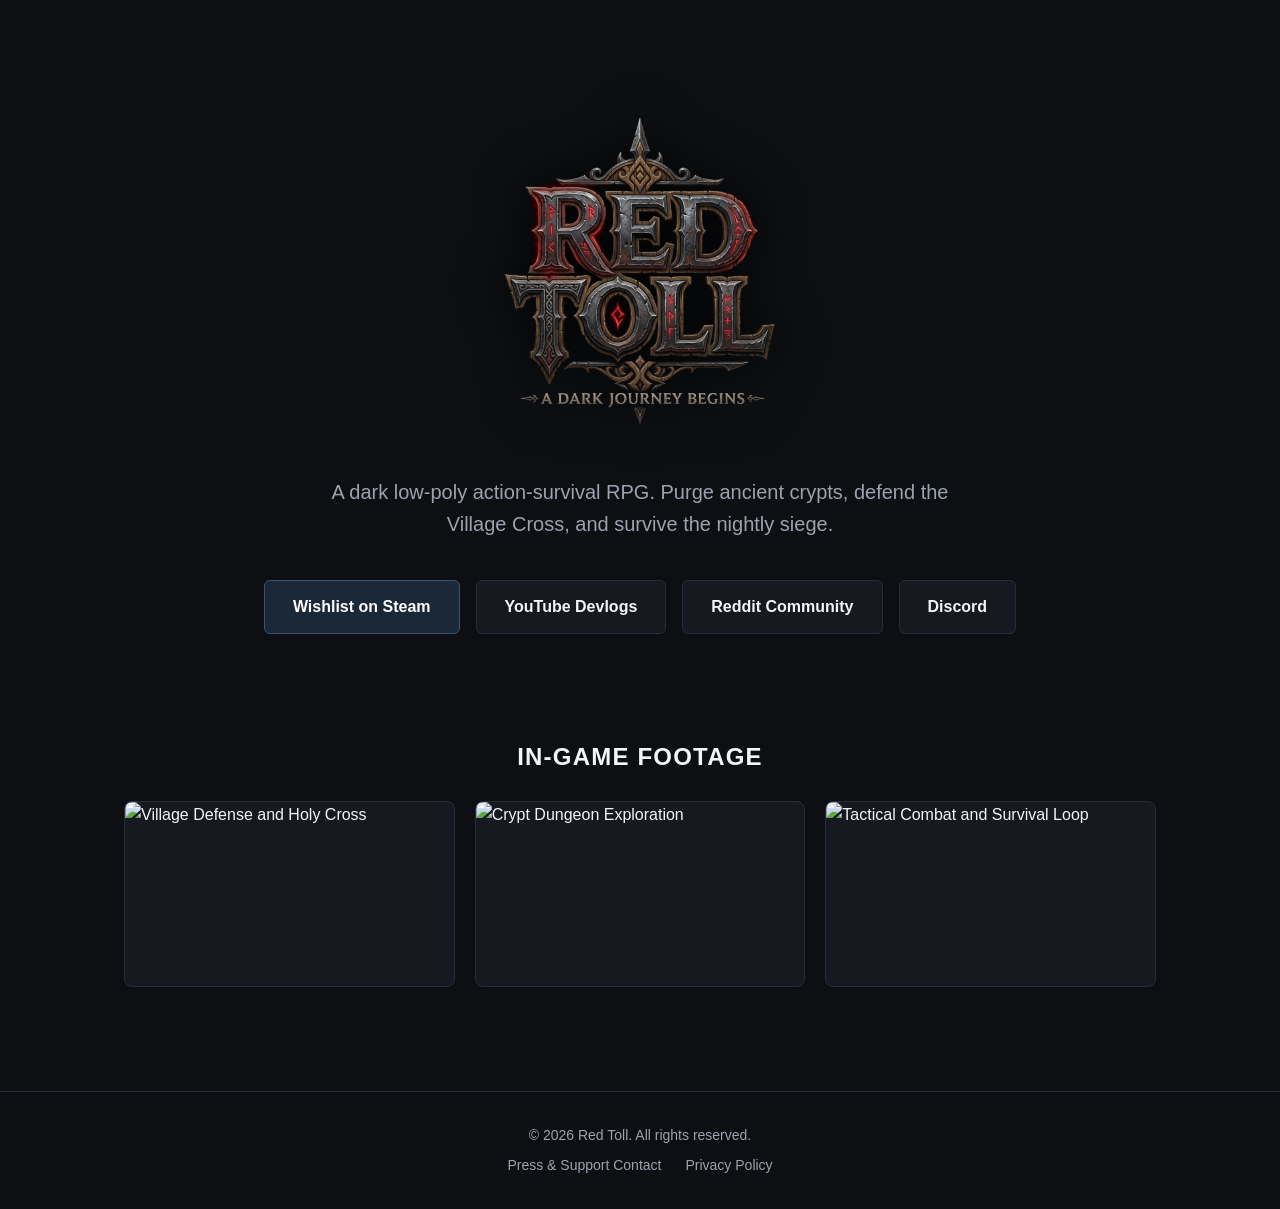
==== index.html @ 371c3fae "Add files via upload" ====
<!DOCTYPE html>
<html lang="en">
<head>
  <meta charset="UTF-8">
  <meta name="viewport" content="width=device-width, initial-scale=1.0">
  <title>Red Toll — Official Game Site</title>
  <meta name="description" content="Red Toll is a dark low-poly action-survival RPG featuring dungeon crawling, village defense, and brutal tactical combat.">
  <link rel="icon" type="image/png" href="images/icon.png">
  <style>
    :root {
      --bg-dark: #0d0f12;
      --card-bg: #161a20;
      --accent-red: #b91c1c;
      --accent-hover: #dc2626;
      --steam-blue: #1b2838;
      --steam-hover: #2a475e;
      --text-main: #f3f4f6;
      --text-muted: #9ca3af;
      --border-color: #272d37;
    }

    * {
      box-sizing: border-box;
      margin: 0;
      padding: 0;
    }

    body {
      font-family: -apple-system, BlinkMacSystemFont, "Segoe UI", Roboto, sans-serif;
      background-color: var(--bg-dark);
      color: var(--text-main);
      line-height: 1.6;
      display: flex;
      flex-direction: column;
      align-items: center;
      min-height: 100vh;
    }

    .container {
      width: 100%;
      max-width: 1080px;
      padding: 2.5rem 1.5rem;
    }

    .hero {
      text-align: center;
      padding: 4rem 1rem 3rem;
    }

    .game-logo {
      max-width: 340px;
      width: 100%;
      height: auto;
      margin-bottom: 1.5rem;
      filter: drop-shadow(0 0 25px rgba(0, 0, 0, 0.9));
    }

    .hero-tagline {
      font-size: 1.25rem;
      color: var(--text-muted);
      max-width: 620px;
      margin: 0 auto 2.5rem;
    }

    .cta-group {
      display: flex;
      flex-wrap: wrap;
      justify-content: center;
      gap: 1rem;
      margin-bottom: 3.5rem;
    }

    .btn {
      display: inline-flex;
      align-items: center;
      justify-content: center;
      padding: 0.85rem 1.75rem;
      font-size: 1rem;
      font-weight: 600;
      text-decoration: none;
      border-radius: 6px;
      transition: all 0.2s ease;
      cursor: pointer;
    }

    .btn-steam {
      background-color: var(--steam-blue);
      color: #fff;
      border: 1px solid #38536f;
    }

    .btn-steam:hover {
      background-color: var(--steam-hover);
      transform: translateY(-2px);
    }

    .btn-secondary {
      background-color: var(--card-bg);
      color: var(--text-main);
      border: 1px solid var(--border-color);
    }

    .btn-secondary:hover {
      border-color: var(--accent-red);
      color: #fff;
      transform: translateY(-2px);
    }

    .section-title {
      font-size: 1.5rem;
      text-align: center;
      margin-bottom: 1.5rem;
      color: var(--text-main);
      text-transform: uppercase;
      letter-spacing: 0.05em;
    }

    .gallery-grid {
      display: grid;
      grid-template-columns: repeat(auto-fit, minmax(300px, 1fr));
      gap: 1.25rem;
      margin-bottom: 4rem;
    }

    .screenshot-card {
      background: var(--card-bg);
      border: 1px solid var(--border-color);
      border-radius: 8px;
      overflow: hidden;
      aspect-ratio: 16 / 9;
    }

    .screenshot-card img {
      width: 100%;
      height: 100%;
      object-fit: cover;
      display: block;
      transition: transform 0.3s ease;
    }

    .screenshot-card:hover img {
      transform: scale(1.03);
    }

    footer {
      width: 100%;
      border-top: 1px solid var(--border-color);
      padding: 2rem 1.5rem;
      text-align: center;
      font-size: 0.875rem;
      color: var(--text-muted);
      margin-top: auto;
    }

    .footer-links {
      margin-top: 0.5rem;
      display: flex;
      justify-content: center;
      gap: 1.5rem;
    }

    .footer-links a {
      color: var(--text-muted);
      text-decoration: none;
    }

    .footer-links a:hover {
      color: var(--text-main);
    }
  </style>
</head>
<body>

  <div class="container">
    <header class="hero">
      <img src="images/red_toll_logo.png" alt="Red Toll Logo" class="game-logo">
      <p class="hero-tagline">A dark low-poly action-survival RPG. Purge ancient crypts, defend the Village Cross, and survive the nightly siege.</p>

      <div class="cta-group">
        <a href="https://store.steampowered.com" target="_blank" class="btn btn-steam">Wishlist on Steam</a>
        <a href="https://youtube.com" target="_blank" class="btn btn-secondary">YouTube Devlogs</a>
        <a href="https://reddit.com" target="_blank" class="btn btn-secondary">Reddit Community</a>
        <a href="https://discord.com" target="_blank" class="btn btn-secondary">Discord</a>
      </div>
    </header>

    <main>
      <h2 class="section-title">In-Game Footage</h2>
      <div class="gallery-grid">
        <div class="screenshot-card">
          <img src="images/screenshot1.jpg" alt="Village Defense and Holy Cross">
        </div>
        <div class="screenshot-card">
          <img src="images/screenshot2.jpg" alt="Crypt Dungeon Exploration">
        </div>
        <div class="screenshot-card">
          <img src="images/screenshot3.jpg" alt="Tactical Combat and Survival Loop">
        </div>
      </div>
    </main>
  </div>

  <footer>
    <p>&copy; 2026 Red Toll. All rights reserved.</p>
    <div class="footer-links">
      <a href="mailto:contact@theredtoll.com">Press & Support Contact</a>
      <a href="#">Privacy Policy</a>
    </div>
  </footer>

</body>
</html>
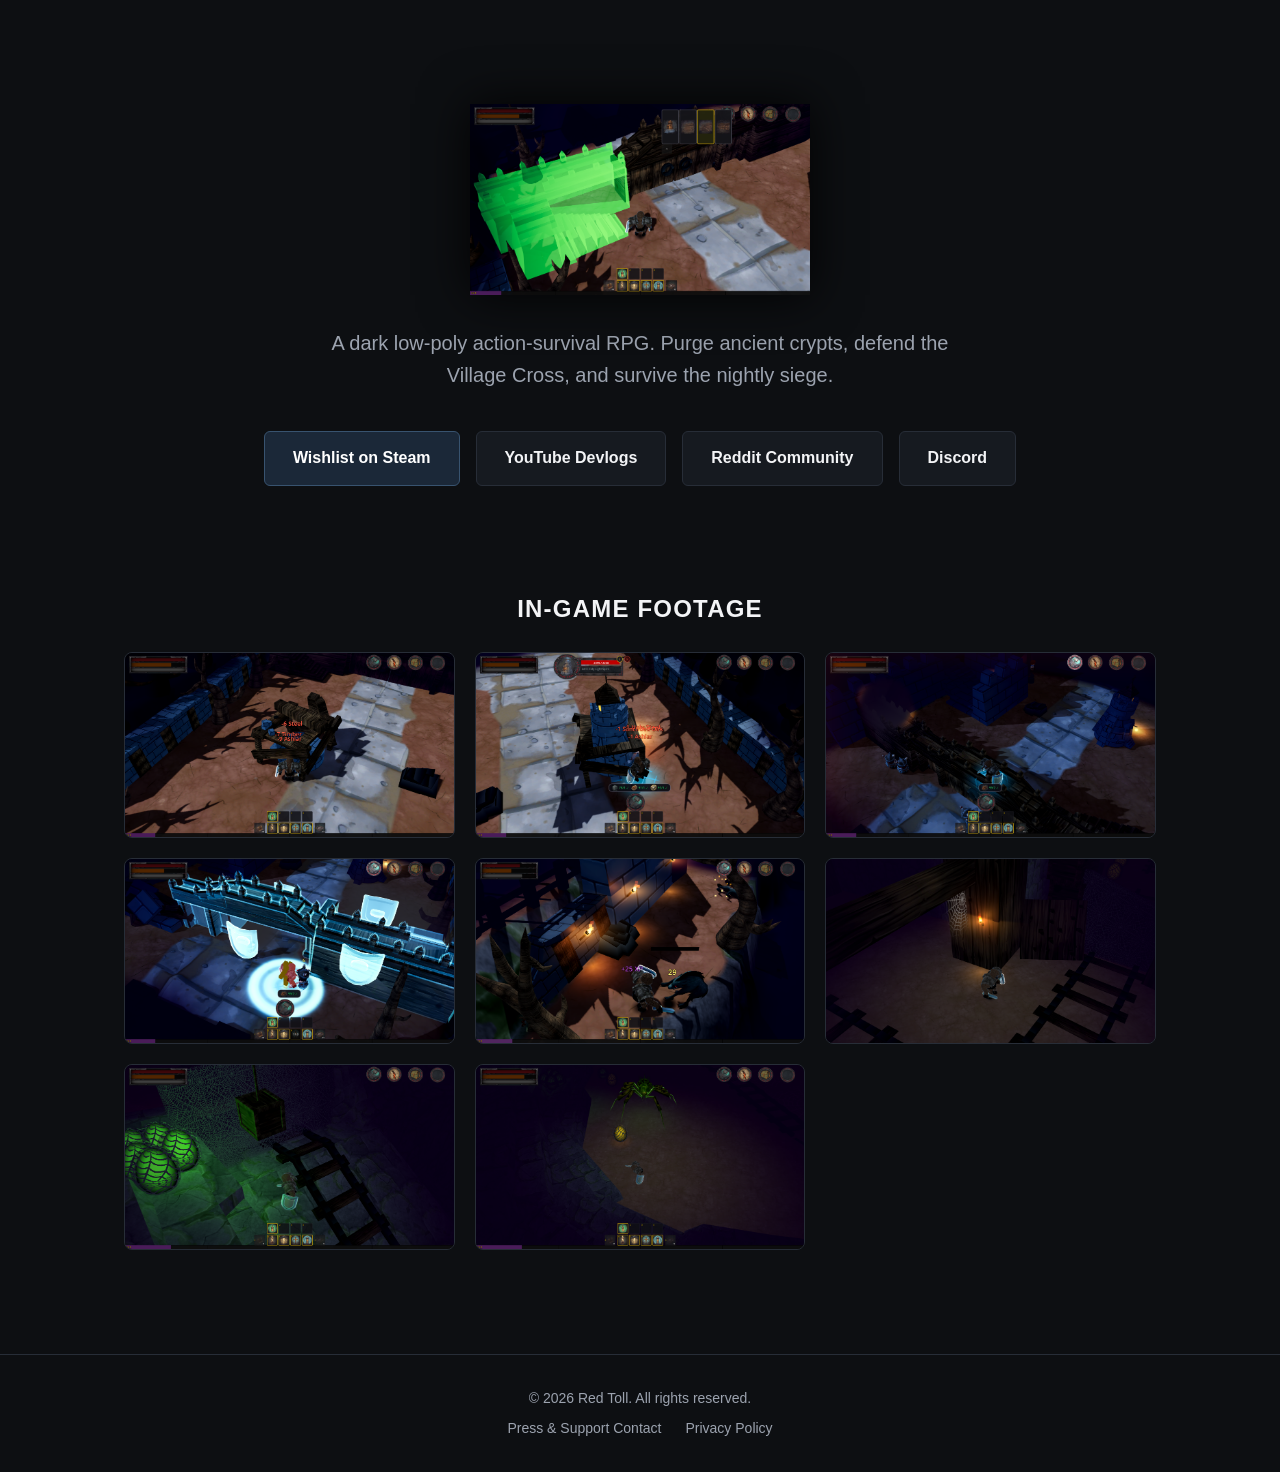
==== commit 95dd1cf6: "Change image paths in index.html Updated image sources for the game logo and screenshots." ====
--- a/index.html
+++ b/index.html
@@ -5,7 +5,7 @@
   <meta name="viewport" content="width=device-width, initial-scale=1.0">
   <title>Red Toll — Official Game Site</title>
   <meta name="description" content="Red Toll is a dark low-poly action-survival RPG featuring dungeon crawling, village defense, and brutal tactical combat.">
-  <link rel="icon" type="image/png" href="images/icon.png">
+  <link rel="icon" type="image/png" href="1.png">
   <style>
     :root {
       --bg-dark: #0d0f12;
@@ -173,7 +173,8 @@
 
   <div class="container">
     <header class="hero">
-      <img src="images/red_toll_logo.png" alt="Red Toll Logo" class="game-logo">
+      <!-- Logo remains pointed to the banner/mark you uploaded -->
+      <img src="1.png" alt="Red Toll Logo" class="game-logo">
       <p class="hero-tagline">A dark low-poly action-survival RPG. Purge ancient crypts, defend the Village Cross, and survive the nightly siege.</p>
 
       <div class="cta-group">
@@ -188,13 +189,28 @@
       <h2 class="section-title">In-Game Footage</h2>
       <div class="gallery-grid">
         <div class="screenshot-card">
-          <img src="images/screenshot1.jpg" alt="Village Defense and Holy Cross">
-        </div>
-        <div class="screenshot-card">
-          <img src="images/screenshot2.jpg" alt="Crypt Dungeon Exploration">
-        </div>
-        <div class="screenshot-card">
-          <img src="images/screenshot3.jpg" alt="Tactical Combat and Survival Loop">
+          <img src="2.png" alt="Red Toll In-Game Screenshot 2">
+        </div>
+        <div class="screenshot-card">
+          <img src="3.png" alt="Red Toll In-Game Screenshot 3">
+        </div>
+        <div class="screenshot-card">
+          <img src="4.png" alt="Red Toll In-Game Screenshot 4">
+        </div>
+        <div class="screenshot-card">
+          <img src="5.png" alt="Red Toll In-Game Screenshot 5">
+        </div>
+        <div class="screenshot-card">
+          <img src="6.png" alt="Red Toll In-Game Screenshot 6">
+        </div>
+        <div class="screenshot-card">
+          <img src="7.png" alt="Red Toll In-Game Screenshot 7">
+        </div>
+        <div class="screenshot-card">
+          <img src="8.png" alt="Red Toll In-Game Screenshot 8">
+        </div>
+        <div class="screenshot-card">
+          <img src="9.png" alt="Red Toll In-Game Screenshot 9">
         </div>
       </div>
     </main>
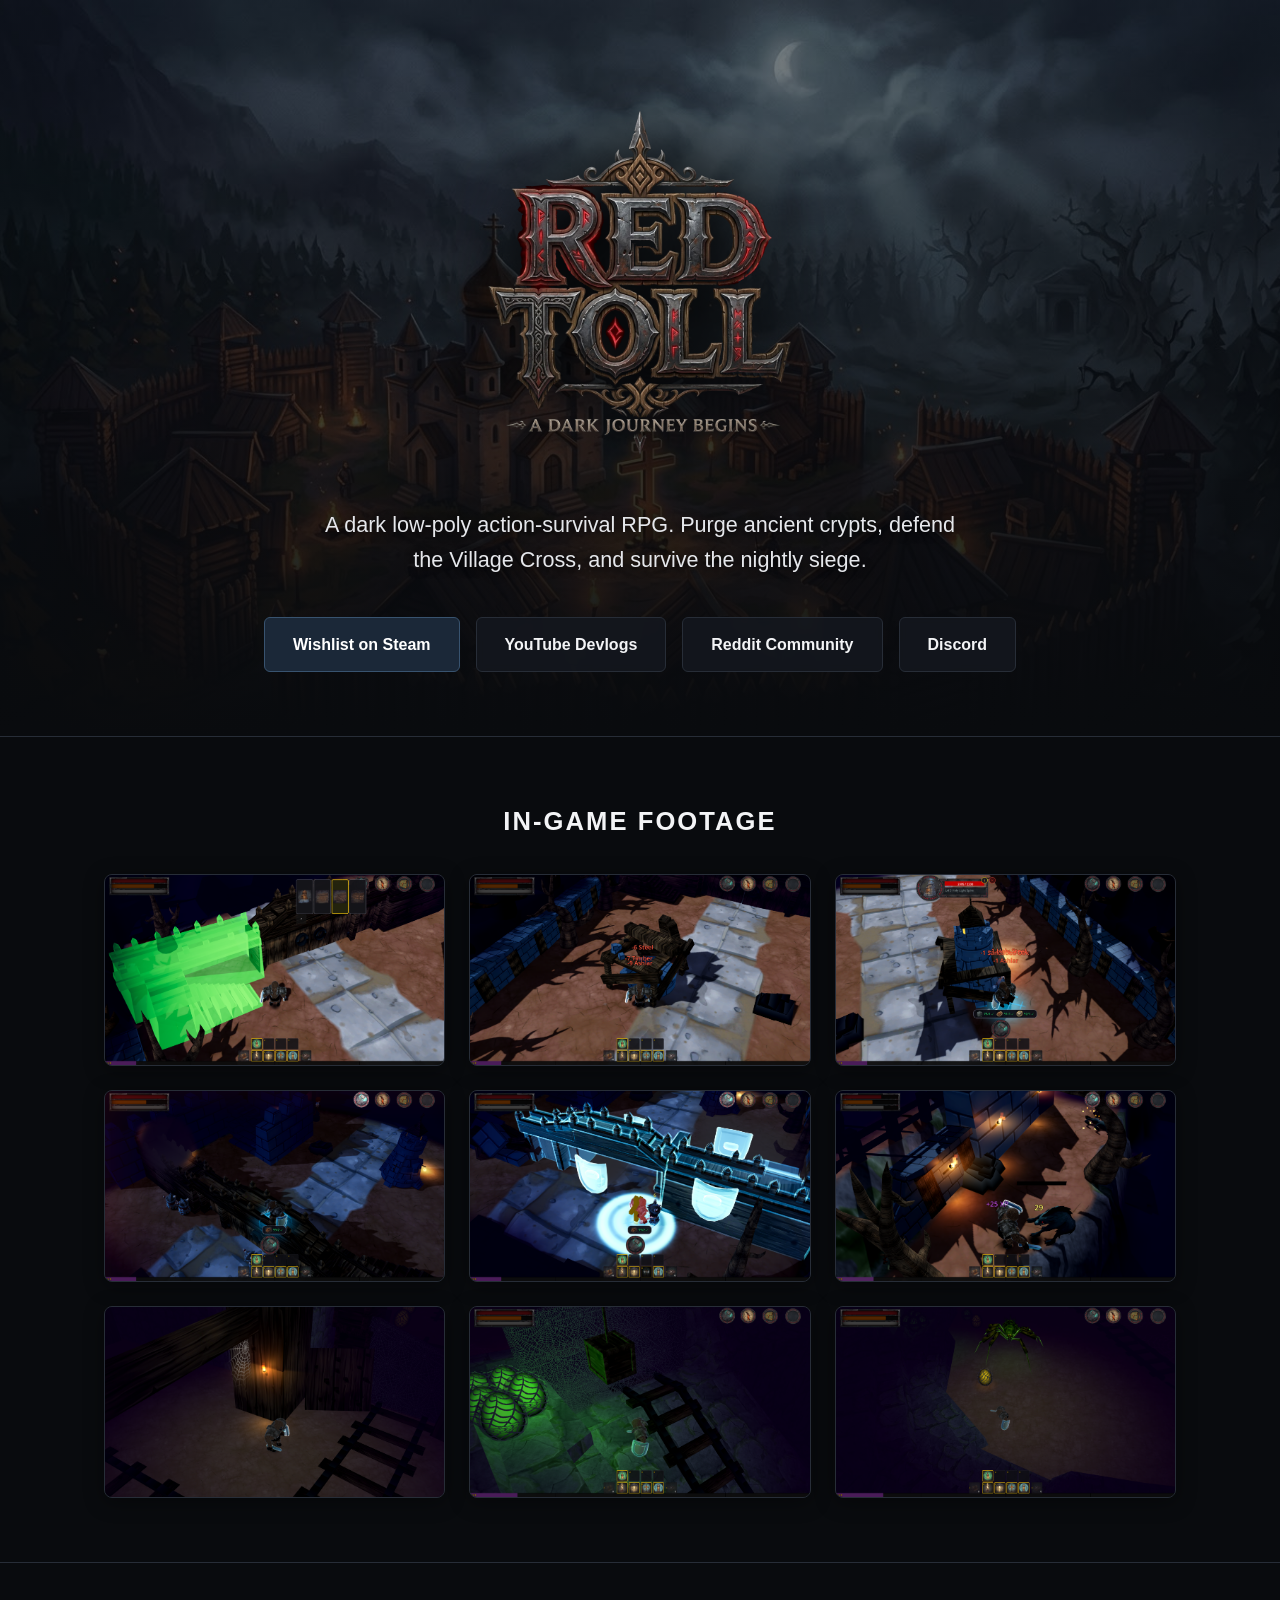
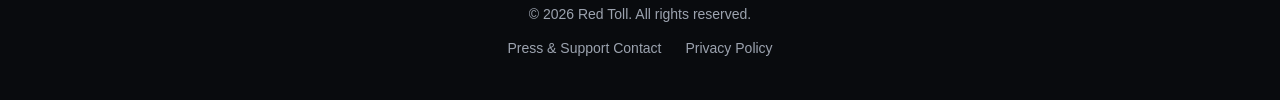
==== commit 067f147f: "Refactor index.html with updated styles and images Updated HTML structure and styles for the Red Tol" ====
--- a/index.html
+++ b/index.html
@@ -5,11 +5,11 @@
   <meta name="viewport" content="width=device-width, initial-scale=1.0">
   <title>Red Toll — Official Game Site</title>
   <meta name="description" content="Red Toll is a dark low-poly action-survival RPG featuring dungeon crawling, village defense, and brutal tactical combat.">
-  <link rel="icon" type="image/png" href="1.png">
+  <link rel="icon" type="image/png" href="images/icon.png">
   <style>
     :root {
-      --bg-dark: #0d0f12;
-      --card-bg: #161a20;
+      --bg-dark: #090b0e;
+      --card-bg: #14181f;
       --accent-red: #b91c1c;
       --accent-hover: #dc2626;
       --steam-blue: #1b2838;
@@ -36,30 +36,39 @@
       min-height: 100vh;
     }
 
-    .container {
-      width: 100%;
-      max-width: 1080px;
-      padding: 2.5rem 1.5rem;
-    }
-
-    .hero {
+    /* Hero section with the panoramic banner background */
+    .hero-wrapper {
+      width: 100%;
+      background: linear-gradient(rgba(9, 11, 14, 0.5), var(--bg-dark)), url('images/hero_banner.png') center/cover no-repeat;
+      display: flex;
+      justify-content: center;
+      border-bottom: 1px solid var(--border-color);
+      padding: 6rem 1.5rem 4rem;
+    }
+
+    .hero-content {
+      max-width: 800px;
       text-align: center;
-      padding: 4rem 1rem 3rem;
+      display: flex;
+      flex-direction: column;
+      align-items: center;
     }
 
     .game-logo {
-      max-width: 340px;
+      max-width: 380px;
       width: 100%;
       height: auto;
-      margin-bottom: 1.5rem;
-      filter: drop-shadow(0 0 25px rgba(0, 0, 0, 0.9));
+      margin-bottom: 2rem;
+      filter: drop-shadow(0 0 35px rgba(0, 0, 0, 0.95));
     }
 
     .hero-tagline {
-      font-size: 1.25rem;
-      color: var(--text-muted);
-      max-width: 620px;
-      margin: 0 auto 2.5rem;
+      font-size: 1.35rem;
+      font-weight: 500;
+      color: #e5e7eb;
+      max-width: 650px;
+      margin-bottom: 2.5rem;
+      text-shadow: 0 2px 10px rgba(0,0,0,0.8);
     }
 
     .cta-group {
@@ -67,7 +76,6 @@
       flex-wrap: wrap;
       justify-content: center;
       gap: 1rem;
-      margin-bottom: 3.5rem;
     }
 
     .btn {
@@ -95,9 +103,10 @@
     }
 
     .btn-secondary {
-      background-color: var(--card-bg);
+      background-color: rgba(20, 24, 31, 0.85);
       color: var(--text-main);
       border: 1px solid var(--border-color);
+      backdrop-filter: blur(4px);
     }
 
     .btn-secondary:hover {
@@ -106,20 +115,25 @@
       transform: translateY(-2px);
     }
 
+    .container {
+      width: 100%;
+      max-width: 1120px;
+      padding: 4rem 1.5rem;
+    }
+
     .section-title {
-      font-size: 1.5rem;
+      font-size: 1.6rem;
       text-align: center;
-      margin-bottom: 1.5rem;
+      margin-bottom: 2rem;
       color: var(--text-main);
       text-transform: uppercase;
-      letter-spacing: 0.05em;
+      letter-spacing: 0.08em;
     }
 
     .gallery-grid {
       display: grid;
-      grid-template-columns: repeat(auto-fit, minmax(300px, 1fr));
-      gap: 1.25rem;
-      margin-bottom: 4rem;
+      grid-template-columns: repeat(auto-fit, minmax(320px, 1fr));
+      gap: 1.5rem;
     }
 
     .screenshot-card {
@@ -128,6 +142,7 @@
       border-radius: 8px;
       overflow: hidden;
       aspect-ratio: 16 / 9;
+      box-shadow: 0 4px 20px rgba(0,0,0,0.4);
     }
 
     .screenshot-card img {
@@ -139,13 +154,13 @@
     }
 
     .screenshot-card:hover img {
-      transform: scale(1.03);
+      transform: scale(1.04);
     }
 
     footer {
       width: 100%;
       border-top: 1px solid var(--border-color);
-      padding: 2rem 1.5rem;
+      padding: 2.5rem 1.5rem;
       text-align: center;
       font-size: 0.875rem;
       color: var(--text-muted);
@@ -153,7 +168,7 @@
     }
 
     .footer-links {
-      margin-top: 0.5rem;
+      margin-top: 0.75rem;
       display: flex;
       justify-content: center;
       gap: 1.5rem;
@@ -171,10 +186,10 @@
 </head>
 <body>
 
-  <div class="container">
-    <header class="hero">
-      <!-- Logo remains pointed to the banner/mark you uploaded -->
-      <img src="1.png" alt="Red Toll Logo" class="game-logo">
+  <!-- Header with Banner Background and Centered Logo -->
+  <header class="hero-wrapper">
+    <div class="hero-content">
+      <img src="images/logo.png" alt="Red Toll Logo" class="game-logo">
       <p class="hero-tagline">A dark low-poly action-survival RPG. Purge ancient crypts, defend the Village Cross, and survive the nightly siege.</p>
 
       <div class="cta-group">
@@ -183,34 +198,39 @@
         <a href="https://reddit.com" target="_blank" class="btn btn-secondary">Reddit Community</a>
         <a href="https://discord.com" target="_blank" class="btn btn-secondary">Discord</a>
       </div>
-    </header>
-
+    </div>
+  </header>
+
+  <div class="container">
     <main>
       <h2 class="section-title">In-Game Footage</h2>
       <div class="gallery-grid">
         <div class="screenshot-card">
-          <img src="2.png" alt="Red Toll In-Game Screenshot 2">
-        </div>
-        <div class="screenshot-card">
-          <img src="3.png" alt="Red Toll In-Game Screenshot 3">
-        </div>
-        <div class="screenshot-card">
-          <img src="4.png" alt="Red Toll In-Game Screenshot 4">
-        </div>
-        <div class="screenshot-card">
-          <img src="5.png" alt="Red Toll In-Game Screenshot 5">
-        </div>
-        <div class="screenshot-card">
-          <img src="6.png" alt="Red Toll In-Game Screenshot 6">
-        </div>
-        <div class="screenshot-card">
-          <img src="7.png" alt="Red Toll In-Game Screenshot 7">
-        </div>
-        <div class="screenshot-card">
-          <img src="8.png" alt="Red Toll In-Game Screenshot 8">
-        </div>
-        <div class="screenshot-card">
-          <img src="9.png" alt="Red Toll In-Game Screenshot 9">
+          <img src="images/1.png" alt="Red Toll Gameplay 1">
+        </div>
+        <div class="screenshot-card">
+          <img src="images/2.png" alt="Red Toll Gameplay 2">
+        </div>
+        <div class="screenshot-card">
+          <img src="images/3.png" alt="Red Toll Gameplay 3">
+        </div>
+        <div class="screenshot-card">
+          <img src="images/4.png" alt="Red Toll Gameplay 4">
+        </div>
+        <div class="screenshot-card">
+          <img src="images/5.png" alt="Red Toll Gameplay 5">
+        </div>
+        <div class="screenshot-card">
+          <img src="images/6.png" alt="Red Toll Gameplay 6">
+        </div>
+        <div class="screenshot-card">
+          <img src="images/7.png" alt="Red Toll Gameplay 7">
+        </div>
+        <div class="screenshot-card">
+          <img src="images/8.png" alt="Red Toll Gameplay 8">
+        </div>
+        <div class="screenshot-card">
+          <img src="images/9.png" alt="Red Toll Gameplay 9">
         </div>
       </div>
     </main>
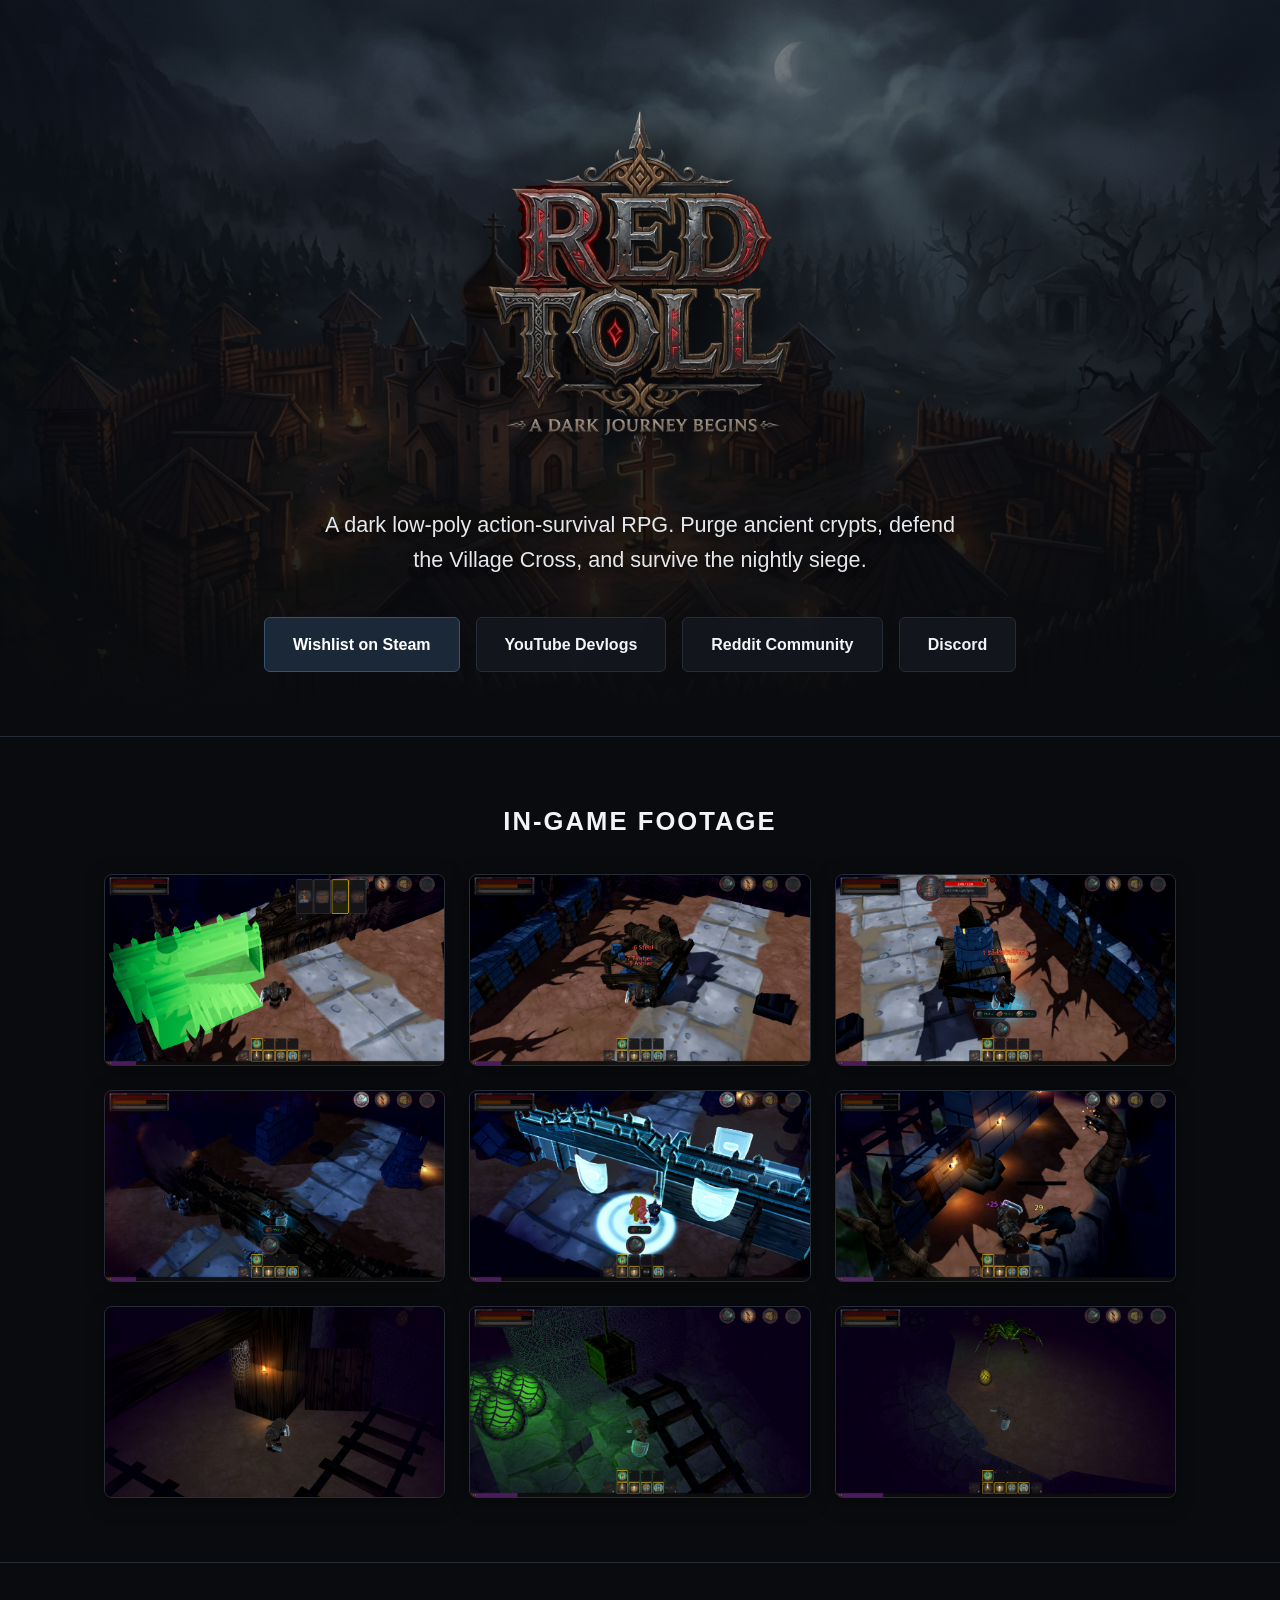
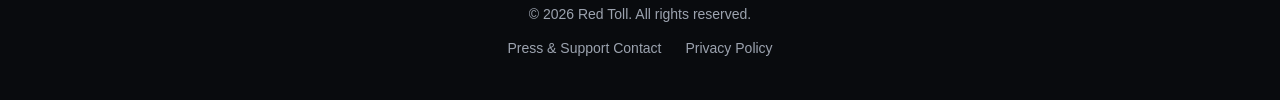
==== commit fe533113: "Implement lightbox for gallery images Added lightbox functionality for in-game screenshots and impro" ====
--- a/index.html
+++ b/index.html
@@ -36,7 +36,6 @@
       min-height: 100vh;
     }
 
-    /* Hero section with the panoramic banner background */
     .hero-wrapper {
       width: 100%;
       background: linear-gradient(rgba(9, 11, 14, 0.5), var(--bg-dark)), url('images/hero_banner.png') center/cover no-repeat;
@@ -143,6 +142,8 @@
       overflow: hidden;
       aspect-ratio: 16 / 9;
       box-shadow: 0 4px 20px rgba(0,0,0,0.4);
+      cursor: pointer;
+      position: relative;
     }
 
     .screenshot-card img {
@@ -150,11 +151,88 @@
       height: 100%;
       object-fit: cover;
       display: block;
-      transition: transform 0.3s ease;
+      transition: transform 0.3s ease, filter 0.3s ease;
     }
 
     .screenshot-card:hover img {
       transform: scale(1.04);
+      filter: brightness(1.1);
+    }
+
+    /* Lightbox Modal */
+    .lightbox-modal {
+      display: none;
+      position: fixed;
+      top: 0;
+      left: 0;
+      width: 100vw;
+      height: 100vh;
+      background: rgba(5, 7, 10, 0.92);
+      backdrop-filter: blur(10px);
+      z-index: 9999;
+      justify-content: center;
+      align-items: center;
+      opacity: 0;
+      transition: opacity 0.25s ease;
+    }
+
+    .lightbox-modal.active {
+      display: flex;
+      opacity: 1;
+    }
+
+    .lightbox-img-wrapper {
+      max-width: 88vw;
+      max-height: 85vh;
+      display: flex;
+      justify-content: center;
+      align-items: center;
+    }
+
+    .lightbox-img-wrapper img {
+      max-width: 100%;
+      max-height: 85vh;
+      border-radius: 8px;
+      box-shadow: 0 10px 40px rgba(0, 0, 0, 0.9);
+      border: 1px solid var(--border-color);
+      object-fit: contain;
+      user-select: none;
+    }
+
+    .lightbox-btn {
+      position: absolute;
+      background: rgba(20, 24, 31, 0.7);
+      border: 1px solid var(--border-color);
+      color: #fff;
+      font-size: 2rem;
+      width: 50px;
+      height: 50px;
+      display: flex;
+      align-items: center;
+      justify-content: center;
+      border-radius: 50%;
+      cursor: pointer;
+      transition: all 0.2s ease;
+      user-select: none;
+    }
+
+    .lightbox-btn:hover {
+      background: var(--accent-red);
+      border-color: var(--accent-hover);
+    }
+
+    .lightbox-close {
+      top: 25px;
+      right: 25px;
+      font-size: 1.5rem;
+    }
+
+    .lightbox-prev {
+      left: 30px;
+    }
+
+    .lightbox-next {
+      right: 30px;
     }
 
     footer {
@@ -186,7 +264,6 @@
 </head>
 <body>
 
-  <!-- Header with Banner Background and Centered Logo -->
   <header class="hero-wrapper">
     <div class="hero-content">
       <img src="images/logo.png" alt="Red Toll Logo" class="game-logo">
@@ -205,35 +282,45 @@
     <main>
       <h2 class="section-title">In-Game Footage</h2>
       <div class="gallery-grid">
-        <div class="screenshot-card">
+        <div class="screenshot-card" onclick="openLightbox(0)">
           <img src="images/1.png" alt="Red Toll Gameplay 1">
         </div>
-        <div class="screenshot-card">
+        <div class="screenshot-card" onclick="openLightbox(1)">
           <img src="images/2.png" alt="Red Toll Gameplay 2">
         </div>
-        <div class="screenshot-card">
+        <div class="screenshot-card" onclick="openLightbox(2)">
           <img src="images/3.png" alt="Red Toll Gameplay 3">
         </div>
-        <div class="screenshot-card">
+        <div class="screenshot-card" onclick="openLightbox(3)">
           <img src="images/4.png" alt="Red Toll Gameplay 4">
         </div>
-        <div class="screenshot-card">
+        <div class="screenshot-card" onclick="openLightbox(4)">
           <img src="images/5.png" alt="Red Toll Gameplay 5">
         </div>
-        <div class="screenshot-card">
+        <div class="screenshot-card" onclick="openLightbox(5)">
           <img src="images/6.png" alt="Red Toll Gameplay 6">
         </div>
-        <div class="screenshot-card">
+        <div class="screenshot-card" onclick="openLightbox(6)">
           <img src="images/7.png" alt="Red Toll Gameplay 7">
         </div>
-        <div class="screenshot-card">
+        <div class="screenshot-card" onclick="openLightbox(7)">
           <img src="images/8.png" alt="Red Toll Gameplay 8">
         </div>
-        <div class="screenshot-card">
+        <div class="screenshot-card" onclick="openLightbox(8)">
           <img src="images/9.png" alt="Red Toll Gameplay 9">
         </div>
       </div>
     </main>
+  </div>
+
+  <!-- Fullscreen Modal Container -->
+  <div id="lightbox" class="lightbox-modal" onclick="onBackdropClick(event)">
+    <button class="lightbox-btn lightbox-close" onclick="closeLightbox()">&times;</button>
+    <button class="lightbox-btn lightbox-prev" onclick="changeImage(-1)">&#10094;</button>
+    <div class="lightbox-img-wrapper">
+      <img id="lightbox-image" src="" alt="Fullscreen Screenshot">
+    </div>
+    <button class="lightbox-btn lightbox-next" onclick="changeImage(1)">&#10095;</button>
   </div>
 
   <footer>
@@ -244,5 +331,53 @@
     </div>
   </footer>
 
+  <script>
+    const images = [
+      'images/1.png',
+      'images/2.png',
+      'images/3.png',
+      'images/4.png',
+      'images/5.png',
+      'images/6.png',
+      'images/7.png',
+      'images/8.png',
+      'images/9.png'
+    ];
+
+    let currentIndex = 0;
+    const lightbox = document.getElementById('lightbox');
+    const lightboxImage = document.getElementById('lightbox-image');
+
+    function openLightbox(index) {
+      currentIndex = index;
+      lightboxImage.src = images[currentIndex];
+      lightbox.classList.add('active');
+      document.body.style.overflow = 'hidden';
+    }
+
+    function closeLightbox() {
+      lightbox.classList.remove('active');
+      document.body.style.overflow = 'auto';
+    }
+
+    function changeImage(step) {
+      currentIndex = (currentIndex + step + images.length) % images.length;
+      lightboxImage.src = images[currentIndex];
+    }
+
+    function onBackdropClick(e) {
+      if (e.target === lightbox || e.target.classList.contains('lightbox-img-wrapper')) {
+        closeLightbox();
+      }
+    }
+
+    document.addEventListener('keydown', function(e) {
+      if (!lightbox.classList.contains('active')) return;
+      if (e.key === 'Escape') closeLightbox();
+      if (e.key === 'ArrowLeft') changeImage(-1);
+      if (e.key === 'ArrowRight') changeImage(1);
+    });
+  </script>
+
 </body>
 </html>
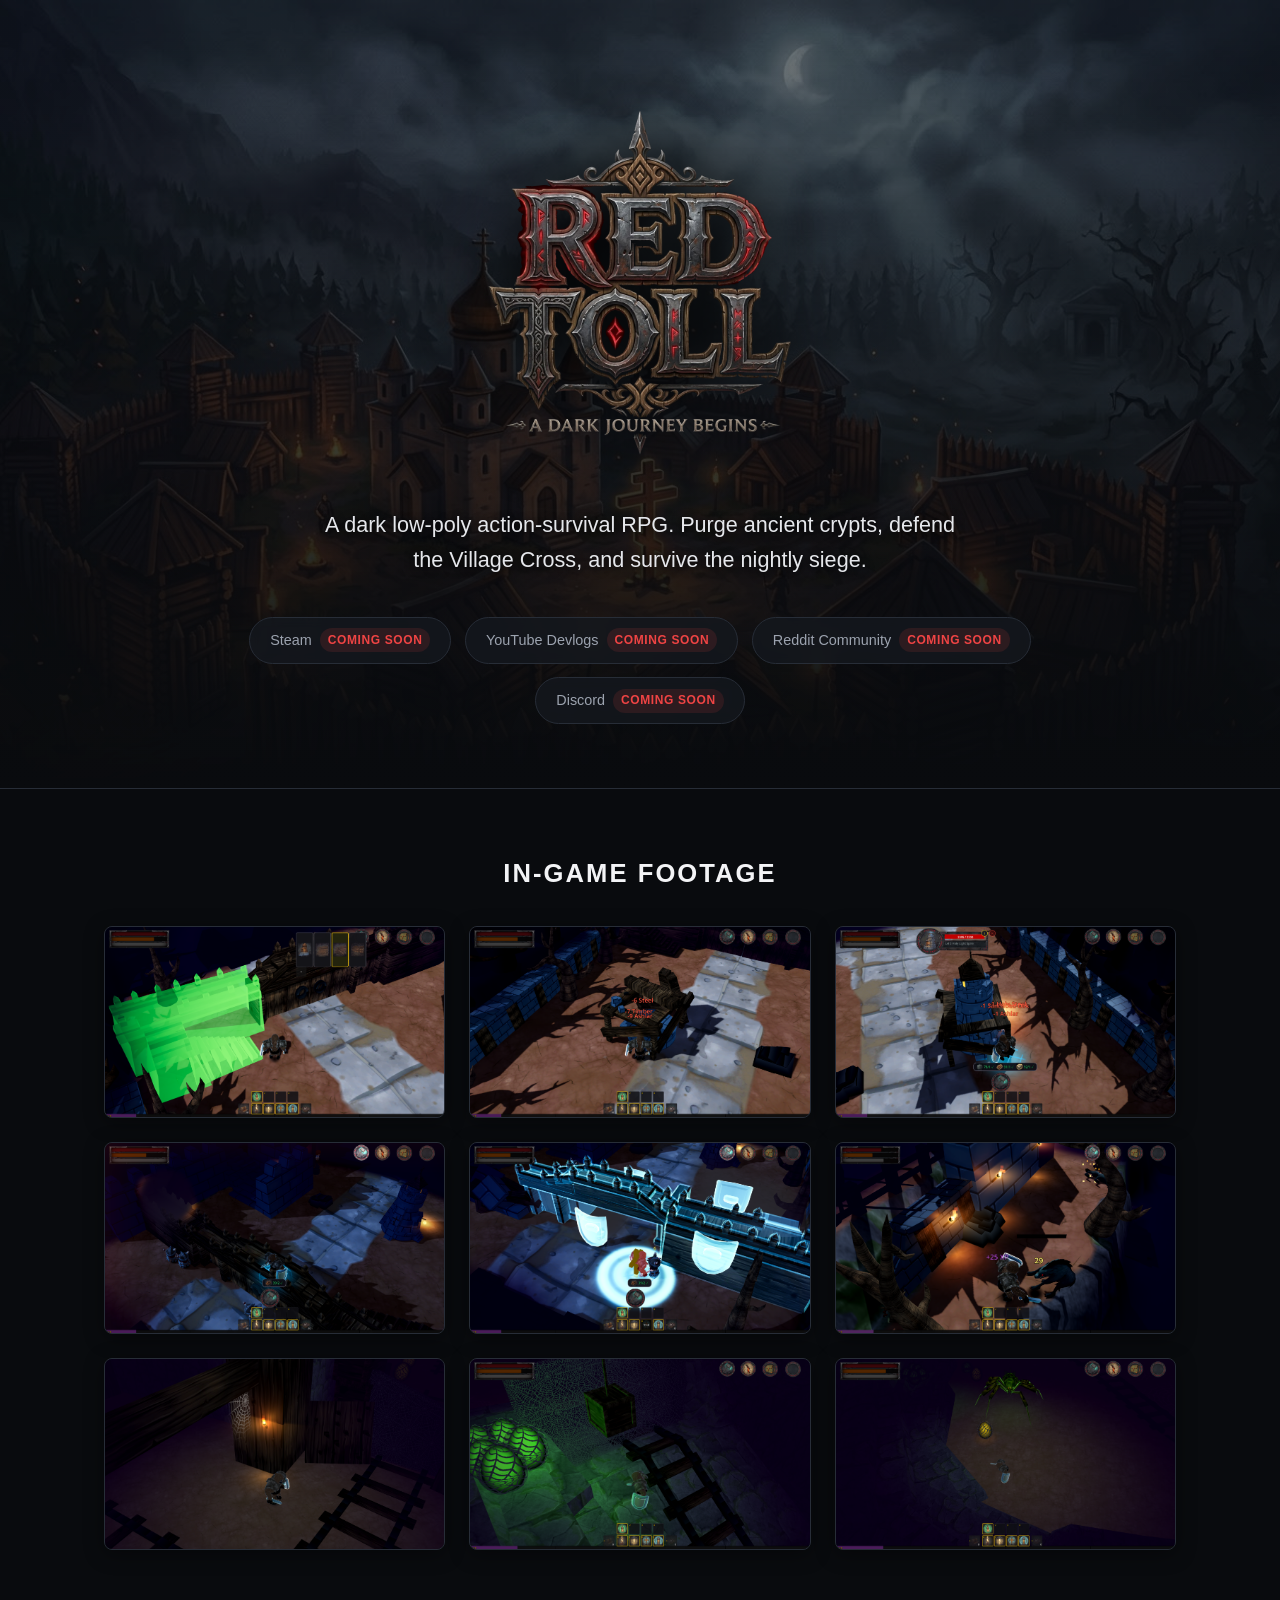
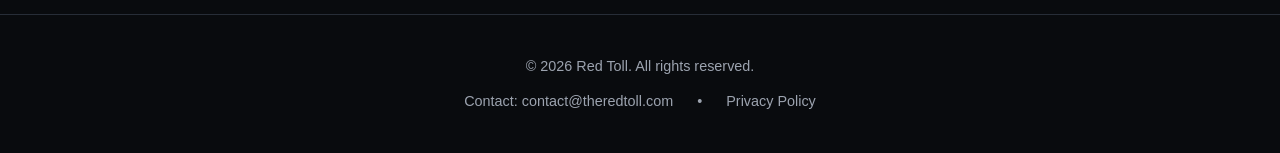
==== commit 49fd7e03: "Update index.html" ====
--- a/index.html
+++ b/index.html
@@ -12,8 +12,6 @@
       --card-bg: #14181f;
       --accent-red: #b91c1c;
       --accent-hover: #dc2626;
-      --steam-blue: #1b2838;
-      --steam-hover: #2a475e;
       --text-main: #f3f4f6;
       --text-muted: #9ca3af;
       --border-color: #272d37;
@@ -38,7 +36,7 @@
 
     .hero-wrapper {
       width: 100%;
-      background: linear-gradient(rgba(9, 11, 14, 0.5), var(--bg-dark)), url('images/hero_banner.png') center/cover no-repeat;
+      background: linear-gradient(rgba(9, 11, 14, 0.55), var(--bg-dark)), url('images/hero_banner.png') center/cover no-repeat;
       display: flex;
       justify-content: center;
       border-bottom: 1px solid var(--border-color);
@@ -67,51 +65,40 @@
       color: #e5e7eb;
       max-width: 650px;
       margin-bottom: 2.5rem;
-      text-shadow: 0 2px 10px rgba(0,0,0,0.8);
-    }
-
-    .cta-group {
+      text-shadow: 0 2px 10px rgba(0,0,0,0.85);
+    }
+
+    .badge-group {
       display: flex;
       flex-wrap: wrap;
       justify-content: center;
-      gap: 1rem;
-    }
-
-    .btn {
+      gap: 0.85rem;
+    }
+
+    .badge {
       display: inline-flex;
       align-items: center;
-      justify-content: center;
-      padding: 0.85rem 1.75rem;
-      font-size: 1rem;
+      gap: 0.5rem;
+      padding: 0.65rem 1.25rem;
+      font-size: 0.9rem;
+      font-weight: 500;
+      color: var(--text-muted);
+      background-color: rgba(20, 24, 31, 0.8);
+      border: 1px solid var(--border-color);
+      border-radius: 9999px;
+      backdrop-filter: blur(6px);
+      user-select: none;
+    }
+
+    .badge-tag {
+      font-size: 0.75rem;
+      text-transform: uppercase;
+      letter-spacing: 0.05em;
+      color: #ef4444;
+      background: rgba(239, 68, 68, 0.12);
+      padding: 0.15rem 0.5rem;
+      border-radius: 9999px;
       font-weight: 600;
-      text-decoration: none;
-      border-radius: 6px;
-      transition: all 0.2s ease;
-      cursor: pointer;
-    }
-
-    .btn-steam {
-      background-color: var(--steam-blue);
-      color: #fff;
-      border: 1px solid #38536f;
-    }
-
-    .btn-steam:hover {
-      background-color: var(--steam-hover);
-      transform: translateY(-2px);
-    }
-
-    .btn-secondary {
-      background-color: rgba(20, 24, 31, 0.85);
-      color: var(--text-main);
-      border: 1px solid var(--border-color);
-      backdrop-filter: blur(4px);
-    }
-
-    .btn-secondary:hover {
-      border-color: var(--accent-red);
-      color: #fff;
-      transform: translateY(-2px);
     }
 
     .container {
@@ -235,12 +222,72 @@
       right: 30px;
     }
 
+    /* Privacy Modal */
+    .privacy-modal {
+      display: none;
+      position: fixed;
+      top: 0;
+      left: 0;
+      width: 100vw;
+      height: 100vh;
+      background: rgba(5, 7, 10, 0.85);
+      backdrop-filter: blur(6px);
+      z-index: 10000;
+      justify-content: center;
+      align-items: center;
+      padding: 1.5rem;
+    }
+
+    .privacy-modal.active {
+      display: flex;
+    }
+
+    .privacy-box {
+      background: var(--card-bg);
+      border: 1px solid var(--border-color);
+      border-radius: 8px;
+      max-width: 560px;
+      width: 100%;
+      padding: 2rem;
+      position: relative;
+      box-shadow: 0 10px 30px rgba(0,0,0,0.7);
+    }
+
+    .privacy-box h3 {
+      font-size: 1.3rem;
+      margin-bottom: 1rem;
+      color: var(--text-main);
+    }
+
+    .privacy-box p {
+      font-size: 0.95rem;
+      color: var(--text-muted);
+      margin-bottom: 1rem;
+      line-height: 1.6;
+    }
+
+    .privacy-close-btn {
+      display: inline-block;
+      margin-top: 0.5rem;
+      padding: 0.5rem 1.25rem;
+      background: var(--accent-red);
+      color: #fff;
+      border: none;
+      border-radius: 4px;
+      cursor: pointer;
+      font-size: 0.9rem;
+    }
+
+    .privacy-close-btn:hover {
+      background: var(--accent-hover);
+    }
+
     footer {
       width: 100%;
       border-top: 1px solid var(--border-color);
       padding: 2.5rem 1.5rem;
       text-align: center;
-      font-size: 0.875rem;
+      font-size: 0.9rem;
       color: var(--text-muted);
       margin-top: auto;
     }
@@ -249,16 +296,24 @@
       margin-top: 0.75rem;
       display: flex;
       justify-content: center;
+      align-items: center;
       gap: 1.5rem;
+      flex-wrap: wrap;
     }
 
     .footer-links a {
       color: var(--text-muted);
       text-decoration: none;
+      transition: color 0.2s ease;
     }
 
     .footer-links a:hover {
       color: var(--text-main);
+    }
+
+    .contact-badge {
+      color: var(--text-main);
+      font-weight: 500;
     }
   </style>
 </head>
@@ -269,11 +324,11 @@
       <img src="images/logo.png" alt="Red Toll Logo" class="game-logo">
       <p class="hero-tagline">A dark low-poly action-survival RPG. Purge ancient crypts, defend the Village Cross, and survive the nightly siege.</p>
 
-      <div class="cta-group">
-        <a href="https://store.steampowered.com" target="_blank" class="btn btn-steam">Wishlist on Steam</a>
-        <a href="https://youtube.com" target="_blank" class="btn btn-secondary">YouTube Devlogs</a>
-        <a href="https://reddit.com" target="_blank" class="btn btn-secondary">Reddit Community</a>
-        <a href="https://discord.com" target="_blank" class="btn btn-secondary">Discord</a>
+      <div class="badge-group">
+        <div class="badge">Steam <span class="badge-tag">Coming Soon</span></div>
+        <div class="badge">YouTube Devlogs <span class="badge-tag">Coming Soon</span></div>
+        <div class="badge">Reddit Community <span class="badge-tag">Coming Soon</span></div>
+        <div class="badge">Discord <span class="badge-tag">Coming Soon</span></div>
       </div>
     </div>
   </header>
@@ -313,7 +368,7 @@
     </main>
   </div>
 
-  <!-- Fullscreen Modal Container -->
+  <!-- Fullscreen Screenshot Modal -->
   <div id="lightbox" class="lightbox-modal" onclick="onBackdropClick(event)">
     <button class="lightbox-btn lightbox-close" onclick="closeLightbox()">&times;</button>
     <button class="lightbox-btn lightbox-prev" onclick="changeImage(-1)">&#10094;</button>
@@ -323,11 +378,23 @@
     <button class="lightbox-btn lightbox-next" onclick="changeImage(1)">&#10095;</button>
   </div>
 
+  <!-- Privacy Policy Modal -->
+  <div id="privacy-modal" class="privacy-modal" onclick="onPrivacyBackdropClick(event)">
+    <div class="privacy-box">
+      <h3>Privacy Policy</h3>
+      <p>This website is an informational landing page for the indie game <strong>Red Toll</strong>.</p>
+      <p>We do not collect personal data, do not use tracking or advertising cookies, and do not store any personal user information on our servers.</p>
+      <p>If you contact us via email, your address is only used to reply to your inquiry.</p>
+      <button class="privacy-close-btn" onclick="closePrivacyModal()">Close</button>
+    </div>
+  </div>
+
   <footer>
     <p>&copy; 2026 Red Toll. All rights reserved.</p>
     <div class="footer-links">
-      <a href="mailto:contact@theredtoll.com">Press & Support Contact</a>
-      <a href="#">Privacy Policy</a>
+      <a href="mailto:contact@theredtoll.com" class="contact-badge">Contact: contact@theredtoll.com</a>
+      <span>&bull;</span>
+      <a href="javascript:void(0)" onclick="openPrivacyModal()">Privacy Policy</a>
     </div>
   </footer>
 
@@ -347,6 +414,7 @@
     let currentIndex = 0;
     const lightbox = document.getElementById('lightbox');
     const lightboxImage = document.getElementById('lightbox-image');
+    const privacyModal = document.getElementById('privacy-modal');
 
     function openLightbox(index) {
       currentIndex = index;
@@ -371,11 +439,31 @@
       }
     }
 
+    function openPrivacyModal() {
+      privacyModal.classList.add('active');
+      document.body.style.overflow = 'hidden';
+    }
+
+    function closePrivacyModal() {
+      privacyModal.classList.remove('active');
+      document.body.style.overflow = 'auto';
+    }
+
+    function onPrivacyBackdropClick(e) {
+      if (e.target === privacyModal) {
+        closePrivacyModal();
+      }
+    }
+
     document.addEventListener('keydown', function(e) {
-      if (!lightbox.classList.contains('active')) return;
-      if (e.key === 'Escape') closeLightbox();
-      if (e.key === 'ArrowLeft') changeImage(-1);
-      if (e.key === 'ArrowRight') changeImage(1);
+      if (e.key === 'Escape') {
+        closeLightbox();
+        closePrivacyModal();
+      }
+      if (lightbox.classList.contains('active')) {
+        if (e.key === 'ArrowLeft') changeImage(-1);
+        if (e.key === 'ArrowRight') changeImage(1);
+      }
     });
   </script>
 
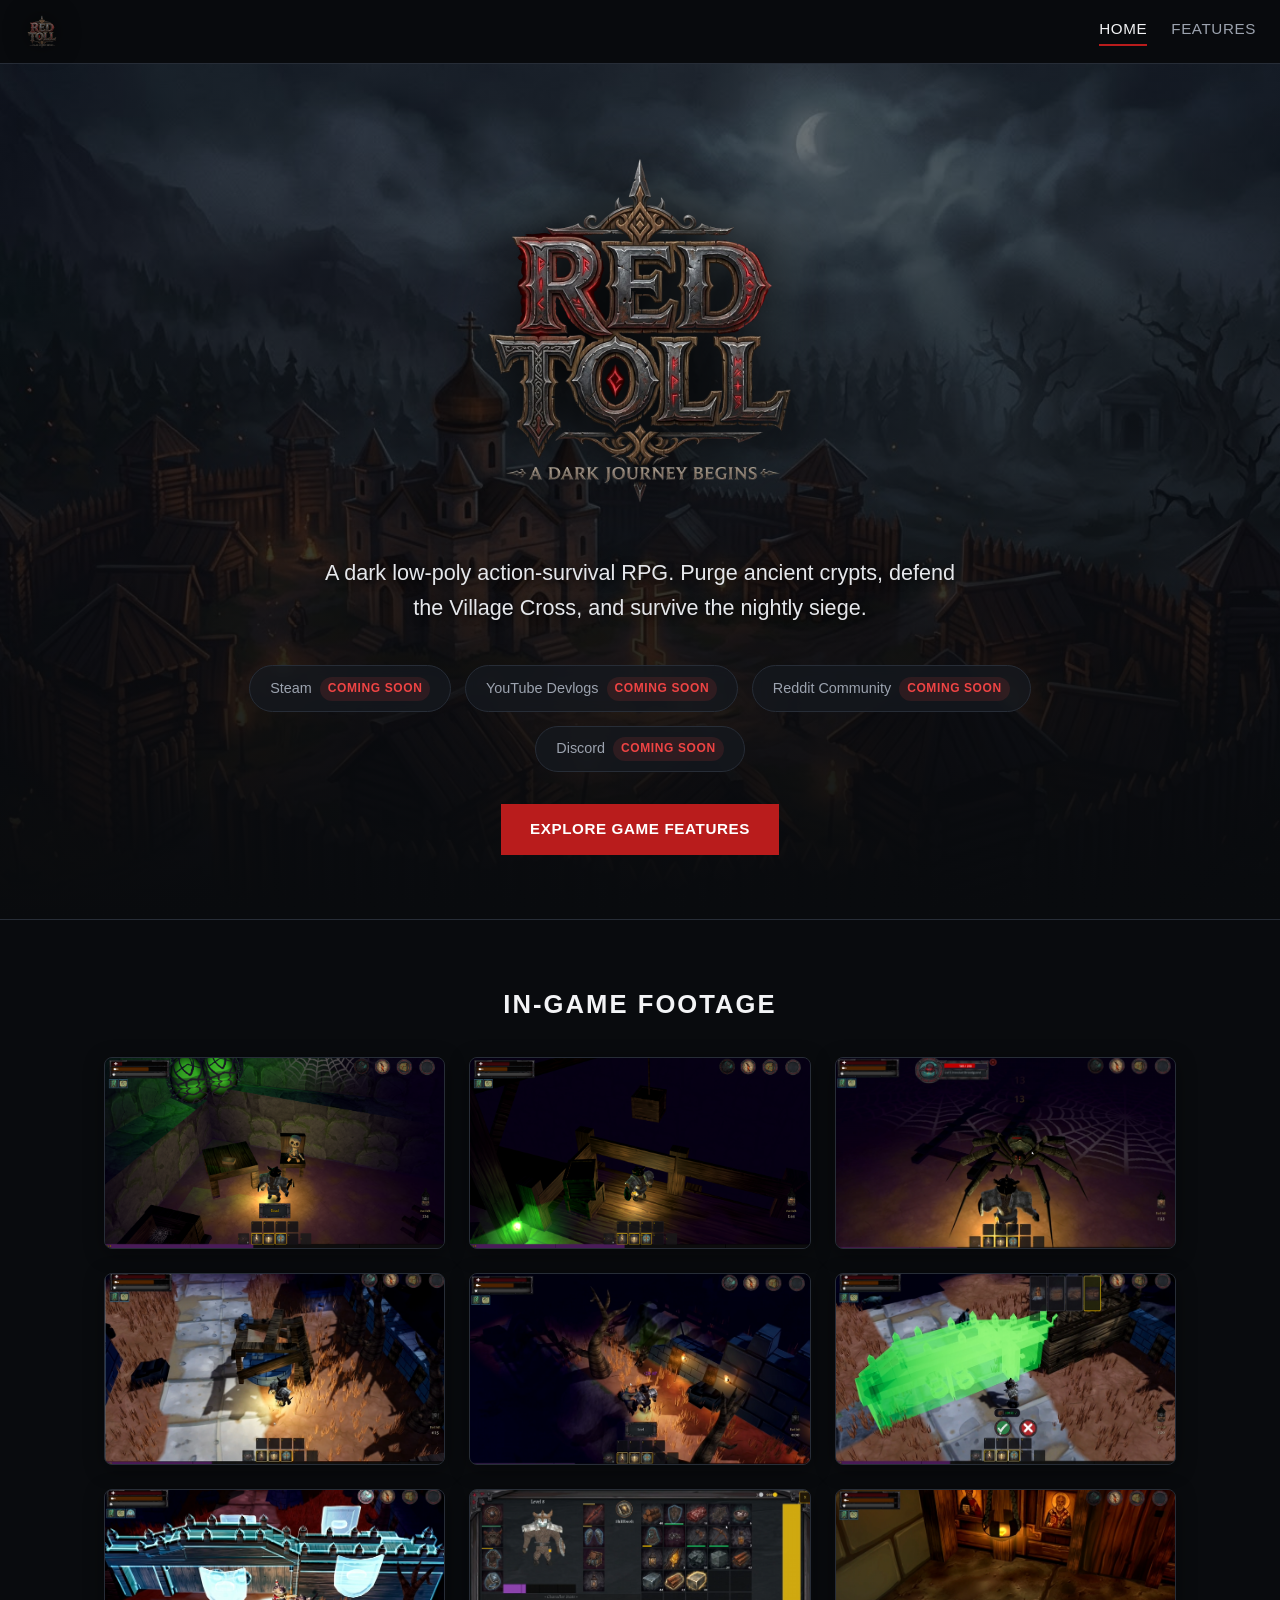
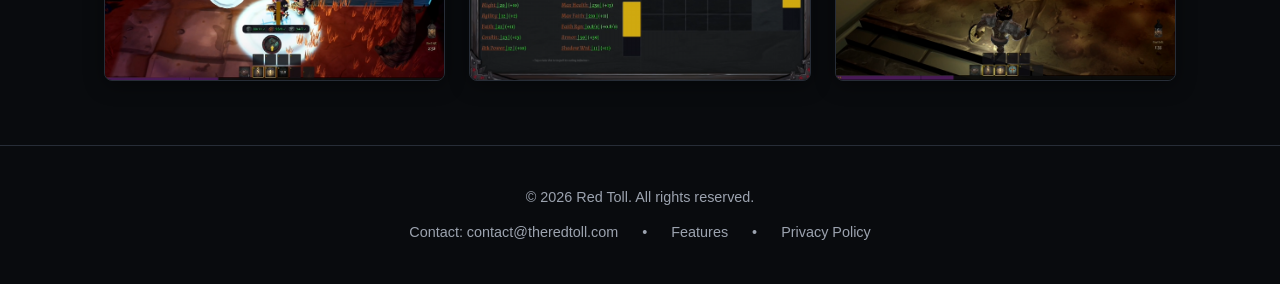
==== commit 8001319e: "Flatten site to Pages root and remove nested duplicates. Co-authored-by: Cursor <cursoragent@cursor." ====
--- a/index.html
+++ b/index.html
@@ -1,471 +1,106 @@
-<!DOCTYPE html>
-<html lang="en">
-<head>
-  <meta charset="UTF-8">
-  <meta name="viewport" content="width=device-width, initial-scale=1.0">
-  <title>Red Toll — Official Game Site</title>
-  <meta name="description" content="Red Toll is a dark low-poly action-survival RPG featuring dungeon crawling, village defense, and brutal tactical combat.">
-  <link rel="icon" type="image/png" href="images/icon.png">
-  <style>
-    :root {
-      --bg-dark: #090b0e;
-      --card-bg: #14181f;
-      --accent-red: #b91c1c;
-      --accent-hover: #dc2626;
-      --text-main: #f3f4f6;
-      --text-muted: #9ca3af;
-      --border-color: #272d37;
-    }
-
-    * {
-      box-sizing: border-box;
-      margin: 0;
-      padding: 0;
-    }
-
-    body {
-      font-family: -apple-system, BlinkMacSystemFont, "Segoe UI", Roboto, sans-serif;
-      background-color: var(--bg-dark);
-      color: var(--text-main);
-      line-height: 1.6;
-      display: flex;
-      flex-direction: column;
-      align-items: center;
-      min-height: 100vh;
-    }
-
-    .hero-wrapper {
-      width: 100%;
-      background: linear-gradient(rgba(9, 11, 14, 0.55), var(--bg-dark)), url('images/hero_banner.png') center/cover no-repeat;
-      display: flex;
-      justify-content: center;
-      border-bottom: 1px solid var(--border-color);
-      padding: 6rem 1.5rem 4rem;
-    }
-
-    .hero-content {
-      max-width: 800px;
-      text-align: center;
-      display: flex;
-      flex-direction: column;
-      align-items: center;
-    }
-
-    .game-logo {
-      max-width: 380px;
-      width: 100%;
-      height: auto;
-      margin-bottom: 2rem;
-      filter: drop-shadow(0 0 35px rgba(0, 0, 0, 0.95));
-    }
-
-    .hero-tagline {
-      font-size: 1.35rem;
-      font-weight: 500;
-      color: #e5e7eb;
-      max-width: 650px;
-      margin-bottom: 2.5rem;
-      text-shadow: 0 2px 10px rgba(0,0,0,0.85);
-    }
-
-    .badge-group {
-      display: flex;
-      flex-wrap: wrap;
-      justify-content: center;
-      gap: 0.85rem;
-    }
-
-    .badge {
-      display: inline-flex;
-      align-items: center;
-      gap: 0.5rem;
-      padding: 0.65rem 1.25rem;
-      font-size: 0.9rem;
-      font-weight: 500;
-      color: var(--text-muted);
-      background-color: rgba(20, 24, 31, 0.8);
-      border: 1px solid var(--border-color);
-      border-radius: 9999px;
-      backdrop-filter: blur(6px);
-      user-select: none;
-    }
-
-    .badge-tag {
-      font-size: 0.75rem;
-      text-transform: uppercase;
-      letter-spacing: 0.05em;
-      color: #ef4444;
-      background: rgba(239, 68, 68, 0.12);
-      padding: 0.15rem 0.5rem;
-      border-radius: 9999px;
-      font-weight: 600;
-    }
-
-    .container {
-      width: 100%;
-      max-width: 1120px;
-      padding: 4rem 1.5rem;
-    }
-
-    .section-title {
-      font-size: 1.6rem;
-      text-align: center;
-      margin-bottom: 2rem;
-      color: var(--text-main);
-      text-transform: uppercase;
-      letter-spacing: 0.08em;
-    }
-
-    .gallery-grid {
-      display: grid;
-      grid-template-columns: repeat(auto-fit, minmax(320px, 1fr));
-      gap: 1.5rem;
-    }
-
-    .screenshot-card {
-      background: var(--card-bg);
-      border: 1px solid var(--border-color);
-      border-radius: 8px;
-      overflow: hidden;
-      aspect-ratio: 16 / 9;
-      box-shadow: 0 4px 20px rgba(0,0,0,0.4);
-      cursor: pointer;
-      position: relative;
-    }
-
-    .screenshot-card img {
-      width: 100%;
-      height: 100%;
-      object-fit: cover;
-      display: block;
-      transition: transform 0.3s ease, filter 0.3s ease;
-    }
-
-    .screenshot-card:hover img {
-      transform: scale(1.04);
-      filter: brightness(1.1);
-    }
-
-    /* Lightbox Modal */
-    .lightbox-modal {
-      display: none;
-      position: fixed;
-      top: 0;
-      left: 0;
-      width: 100vw;
-      height: 100vh;
-      background: rgba(5, 7, 10, 0.92);
-      backdrop-filter: blur(10px);
-      z-index: 9999;
-      justify-content: center;
-      align-items: center;
-      opacity: 0;
-      transition: opacity 0.25s ease;
-    }
-
-    .lightbox-modal.active {
-      display: flex;
-      opacity: 1;
-    }
-
-    .lightbox-img-wrapper {
-      max-width: 88vw;
-      max-height: 85vh;
-      display: flex;
-      justify-content: center;
-      align-items: center;
-    }
-
-    .lightbox-img-wrapper img {
-      max-width: 100%;
-      max-height: 85vh;
-      border-radius: 8px;
-      box-shadow: 0 10px 40px rgba(0, 0, 0, 0.9);
-      border: 1px solid var(--border-color);
-      object-fit: contain;
-      user-select: none;
-    }
-
-    .lightbox-btn {
-      position: absolute;
-      background: rgba(20, 24, 31, 0.7);
-      border: 1px solid var(--border-color);
-      color: #fff;
-      font-size: 2rem;
-      width: 50px;
-      height: 50px;
-      display: flex;
-      align-items: center;
-      justify-content: center;
-      border-radius: 50%;
-      cursor: pointer;
-      transition: all 0.2s ease;
-      user-select: none;
-    }
-
-    .lightbox-btn:hover {
-      background: var(--accent-red);
-      border-color: var(--accent-hover);
-    }
-
-    .lightbox-close {
-      top: 25px;
-      right: 25px;
-      font-size: 1.5rem;
-    }
-
-    .lightbox-prev {
-      left: 30px;
-    }
-
-    .lightbox-next {
-      right: 30px;
-    }
-
-    /* Privacy Modal */
-    .privacy-modal {
-      display: none;
-      position: fixed;
-      top: 0;
-      left: 0;
-      width: 100vw;
-      height: 100vh;
-      background: rgba(5, 7, 10, 0.85);
-      backdrop-filter: blur(6px);
-      z-index: 10000;
-      justify-content: center;
-      align-items: center;
-      padding: 1.5rem;
-    }
-
-    .privacy-modal.active {
-      display: flex;
-    }
-
-    .privacy-box {
-      background: var(--card-bg);
-      border: 1px solid var(--border-color);
-      border-radius: 8px;
-      max-width: 560px;
-      width: 100%;
-      padding: 2rem;
-      position: relative;
-      box-shadow: 0 10px 30px rgba(0,0,0,0.7);
-    }
-
-    .privacy-box h3 {
-      font-size: 1.3rem;
-      margin-bottom: 1rem;
-      color: var(--text-main);
-    }
-
-    .privacy-box p {
-      font-size: 0.95rem;
-      color: var(--text-muted);
-      margin-bottom: 1rem;
-      line-height: 1.6;
-    }
-
-    .privacy-close-btn {
-      display: inline-block;
-      margin-top: 0.5rem;
-      padding: 0.5rem 1.25rem;
-      background: var(--accent-red);
-      color: #fff;
-      border: none;
-      border-radius: 4px;
-      cursor: pointer;
-      font-size: 0.9rem;
-    }
-
-    .privacy-close-btn:hover {
-      background: var(--accent-hover);
-    }
-
-    footer {
-      width: 100%;
-      border-top: 1px solid var(--border-color);
-      padding: 2.5rem 1.5rem;
-      text-align: center;
-      font-size: 0.9rem;
-      color: var(--text-muted);
-      margin-top: auto;
-    }
-
-    .footer-links {
-      margin-top: 0.75rem;
-      display: flex;
-      justify-content: center;
-      align-items: center;
-      gap: 1.5rem;
-      flex-wrap: wrap;
-    }
-
-    .footer-links a {
-      color: var(--text-muted);
-      text-decoration: none;
-      transition: color 0.2s ease;
-    }
-
-    .footer-links a:hover {
-      color: var(--text-main);
-    }
-
-    .contact-badge {
-      color: var(--text-main);
-      font-weight: 500;
-    }
-  </style>
-</head>
-<body>
-
-  <header class="hero-wrapper">
-    <div class="hero-content">
-      <img src="images/logo.png" alt="Red Toll Logo" class="game-logo">
-      <p class="hero-tagline">A dark low-poly action-survival RPG. Purge ancient crypts, defend the Village Cross, and survive the nightly siege.</p>
-
-      <div class="badge-group">
-        <div class="badge">Steam <span class="badge-tag">Coming Soon</span></div>
-        <div class="badge">YouTube Devlogs <span class="badge-tag">Coming Soon</span></div>
-        <div class="badge">Reddit Community <span class="badge-tag">Coming Soon</span></div>
-        <div class="badge">Discord <span class="badge-tag">Coming Soon</span></div>
-      </div>
-    </div>
-  </header>
-
-  <div class="container">
-    <main>
-      <h2 class="section-title">In-Game Footage</h2>
-      <div class="gallery-grid">
-        <div class="screenshot-card" onclick="openLightbox(0)">
-          <img src="images/1.png" alt="Red Toll Gameplay 1">
-        </div>
-        <div class="screenshot-card" onclick="openLightbox(1)">
-          <img src="images/2.png" alt="Red Toll Gameplay 2">
-        </div>
-        <div class="screenshot-card" onclick="openLightbox(2)">
-          <img src="images/3.png" alt="Red Toll Gameplay 3">
-        </div>
-        <div class="screenshot-card" onclick="openLightbox(3)">
-          <img src="images/4.png" alt="Red Toll Gameplay 4">
-        </div>
-        <div class="screenshot-card" onclick="openLightbox(4)">
-          <img src="images/5.png" alt="Red Toll Gameplay 5">
-        </div>
-        <div class="screenshot-card" onclick="openLightbox(5)">
-          <img src="images/6.png" alt="Red Toll Gameplay 6">
-        </div>
-        <div class="screenshot-card" onclick="openLightbox(6)">
-          <img src="images/7.png" alt="Red Toll Gameplay 7">
-        </div>
-        <div class="screenshot-card" onclick="openLightbox(7)">
-          <img src="images/8.png" alt="Red Toll Gameplay 8">
-        </div>
-        <div class="screenshot-card" onclick="openLightbox(8)">
-          <img src="images/9.png" alt="Red Toll Gameplay 9">
-        </div>
-      </div>
-    </main>
-  </div>
-
-  <!-- Fullscreen Screenshot Modal -->
-  <div id="lightbox" class="lightbox-modal" onclick="onBackdropClick(event)">
-    <button class="lightbox-btn lightbox-close" onclick="closeLightbox()">&times;</button>
-    <button class="lightbox-btn lightbox-prev" onclick="changeImage(-1)">&#10094;</button>
-    <div class="lightbox-img-wrapper">
-      <img id="lightbox-image" src="" alt="Fullscreen Screenshot">
-    </div>
-    <button class="lightbox-btn lightbox-next" onclick="changeImage(1)">&#10095;</button>
-  </div>
-
-  <!-- Privacy Policy Modal -->
-  <div id="privacy-modal" class="privacy-modal" onclick="onPrivacyBackdropClick(event)">
-    <div class="privacy-box">
-      <h3>Privacy Policy</h3>
-      <p>This website is an informational landing page for the indie game <strong>Red Toll</strong>.</p>
-      <p>We do not collect personal data, do not use tracking or advertising cookies, and do not store any personal user information on our servers.</p>
-      <p>If you contact us via email, your address is only used to reply to your inquiry.</p>
-      <button class="privacy-close-btn" onclick="closePrivacyModal()">Close</button>
-    </div>
-  </div>
-
-  <footer>
-    <p>&copy; 2026 Red Toll. All rights reserved.</p>
-    <div class="footer-links">
-      <a href="mailto:contact@theredtoll.com" class="contact-badge">Contact: contact@theredtoll.com</a>
-      <span>&bull;</span>
-      <a href="javascript:void(0)" onclick="openPrivacyModal()">Privacy Policy</a>
-    </div>
-  </footer>
-
-  <script>
-    const images = [
-      'images/1.png',
-      'images/2.png',
-      'images/3.png',
-      'images/4.png',
-      'images/5.png',
-      'images/6.png',
-      'images/7.png',
-      'images/8.png',
-      'images/9.png'
-    ];
-
-    let currentIndex = 0;
-    const lightbox = document.getElementById('lightbox');
-    const lightboxImage = document.getElementById('lightbox-image');
-    const privacyModal = document.getElementById('privacy-modal');
-
-    function openLightbox(index) {
-      currentIndex = index;
-      lightboxImage.src = images[currentIndex];
-      lightbox.classList.add('active');
-      document.body.style.overflow = 'hidden';
-    }
-
-    function closeLightbox() {
-      lightbox.classList.remove('active');
-      document.body.style.overflow = 'auto';
-    }
-
-    function changeImage(step) {
-      currentIndex = (currentIndex + step + images.length) % images.length;
-      lightboxImage.src = images[currentIndex];
-    }
-
-    function onBackdropClick(e) {
-      if (e.target === lightbox || e.target.classList.contains('lightbox-img-wrapper')) {
-        closeLightbox();
-      }
-    }
-
-    function openPrivacyModal() {
-      privacyModal.classList.add('active');
-      document.body.style.overflow = 'hidden';
-    }
-
-    function closePrivacyModal() {
-      privacyModal.classList.remove('active');
-      document.body.style.overflow = 'auto';
-    }
-
-    function onPrivacyBackdropClick(e) {
-      if (e.target === privacyModal) {
-        closePrivacyModal();
-      }
-    }
-
-    document.addEventListener('keydown', function(e) {
-      if (e.key === 'Escape') {
-        closeLightbox();
-        closePrivacyModal();
-      }
-      if (lightbox.classList.contains('active')) {
-        if (e.key === 'ArrowLeft') changeImage(-1);
-        if (e.key === 'ArrowRight') changeImage(1);
-      }
-    });
-  </script>
-
-</body>
-</html>
+<!DOCTYPE html>
+<html lang="en">
+<head>
+  <meta charset="UTF-8">
+  <meta name="viewport" content="width=device-width, initial-scale=1.0">
+  <title>Red Toll — Official Game Site</title>
+  <meta name="description" content="Red Toll is a dark low-poly action-survival RPG featuring dungeon crawling, village defense, and brutal tactical combat.">
+  <link rel="icon" type="image/png" href="images/icon.png">
+  <link rel="stylesheet" href="styles.css">
+</head>
+<body>
+
+  <nav class="site-nav">
+    <a href="index.html" class="nav-brand">
+      <img src="images/logo.png" alt="Red Toll" class="nav-logo">
+    </a>
+    <div class="nav-links">
+      <a href="index.html" class="nav-link active">Home</a>
+      <a href="features.html" class="nav-link">Features</a>
+    </div>
+  </nav>
+
+  <header class="hero-wrapper">
+    <div class="hero-content">
+      <img src="images/logo.png" alt="Red Toll Logo" class="game-logo">
+      <p class="hero-tagline">A dark low-poly action-survival RPG. Purge ancient crypts, defend the Village Cross, and survive the nightly siege.</p>
+
+      <div class="badge-group">
+        <div class="badge">Steam <span class="badge-tag">Coming Soon</span></div>
+        <div class="badge">YouTube Devlogs <span class="badge-tag">Coming Soon</span></div>
+        <div class="badge">Reddit Community <span class="badge-tag">Coming Soon</span></div>
+        <div class="badge">Discord <span class="badge-tag">Coming Soon</span></div>
+      </div>
+
+      <a href="features.html" class="cta-link">Explore Game Features</a>
+    </div>
+  </header>
+
+  <div class="container">
+    <main>
+      <h2 class="section-title">In-Game Footage</h2>
+      <div class="gallery-grid">
+        <div class="screenshot-card" onclick="openLightbox(0)">
+          <img src="images/1.png" alt="Red Toll Gameplay 1">
+        </div>
+        <div class="screenshot-card" onclick="openLightbox(1)">
+          <img src="images/2.png" alt="Red Toll Gameplay 2">
+        </div>
+        <div class="screenshot-card" onclick="openLightbox(2)">
+          <img src="images/3.png" alt="Red Toll Gameplay 3">
+        </div>
+        <div class="screenshot-card" onclick="openLightbox(3)">
+          <img src="images/4.png" alt="Red Toll Gameplay 4">
+        </div>
+        <div class="screenshot-card" onclick="openLightbox(4)">
+          <img src="images/5.png" alt="Red Toll Gameplay 5">
+        </div>
+        <div class="screenshot-card" onclick="openLightbox(5)">
+          <img src="images/6.png" alt="Red Toll Gameplay 6">
+        </div>
+        <div class="screenshot-card" onclick="openLightbox(6)">
+          <img src="images/7.png" alt="Red Toll Gameplay 7">
+        </div>
+        <div class="screenshot-card" onclick="openLightbox(7)">
+          <img src="images/8.png" alt="Red Toll Gameplay 8">
+        </div>
+        <div class="screenshot-card" onclick="openLightbox(8)">
+          <img src="images/9.png" alt="Red Toll Gameplay 9">
+        </div>
+      </div>
+    </main>
+  </div>
+
+  <div id="lightbox" class="lightbox-modal" onclick="onBackdropClick(event)">
+    <button class="lightbox-btn lightbox-close" onclick="closeLightbox()" aria-label="Close">&times;</button>
+    <button class="lightbox-btn lightbox-prev" onclick="changeImage(-1)" aria-label="Previous">&#10094;</button>
+    <div class="lightbox-img-wrapper">
+      <img id="lightbox-image" src="" alt="Fullscreen Screenshot">
+    </div>
+    <button class="lightbox-btn lightbox-next" onclick="changeImage(1)" aria-label="Next">&#10095;</button>
+  </div>
+
+  <div id="privacy-modal" class="privacy-modal" onclick="onPrivacyBackdropClick(event)">
+    <div class="privacy-box">
+      <h3>Privacy Policy</h3>
+      <p>This website is an informational landing page for the indie game <strong>Red Toll</strong>.</p>
+      <p>We do not collect personal data, do not use tracking or advertising cookies, and do not store any personal user information on our servers.</p>
+      <p>If you contact us via email, your address is only used to reply to your inquiry.</p>
+      <button class="privacy-close-btn" onclick="closePrivacyModal()">Close</button>
+    </div>
+  </div>
+
+  <footer>
+    <p>&copy; 2026 Red Toll. All rights reserved.</p>
+    <div class="footer-links">
+      <a href="mailto:contact@theredtoll.com" class="contact-badge">Contact: contact@theredtoll.com</a>
+      <span>&bull;</span>
+      <a href="features.html">Features</a>
+      <span>&bull;</span>
+      <a href="javascript:void(0)" onclick="openPrivacyModal()">Privacy Policy</a>
+    </div>
+  </footer>
+
+  <script src="site.js"></script>
+</body>
+</html>
--- a/styles.css
+++ b/styles.css
@@ -0,0 +1,591 @@
+:root {
+  --bg-dark: #090b0e;
+  --card-bg: #14181f;
+  --accent-red: #b91c1c;
+  --accent-hover: #dc2626;
+  --text-main: #f3f4f6;
+  --text-muted: #9ca3af;
+  --border-color: #272d37;
+}
+
+* {
+  box-sizing: border-box;
+  margin: 0;
+  padding: 0;
+}
+
+html {
+  scroll-behavior: smooth;
+}
+
+body {
+  font-family: -apple-system, BlinkMacSystemFont, "Segoe UI", Roboto, sans-serif;
+  background-color: var(--bg-dark);
+  color: var(--text-main);
+  line-height: 1.6;
+  display: flex;
+  flex-direction: column;
+  align-items: center;
+  min-height: 100vh;
+}
+
+/* —— Shared nav —— */
+.site-nav {
+  width: 100%;
+  display: flex;
+  align-items: center;
+  justify-content: space-between;
+  padding: 0.85rem 1.5rem;
+  border-bottom: 1px solid var(--border-color);
+  background: rgba(9, 11, 14, 0.92);
+  position: sticky;
+  top: 0;
+  z-index: 100;
+  backdrop-filter: blur(8px);
+}
+
+.nav-brand {
+  display: flex;
+  align-items: center;
+  text-decoration: none;
+}
+
+.nav-logo {
+  height: 36px;
+  width: auto;
+  filter: drop-shadow(0 0 12px rgba(0, 0, 0, 0.8));
+}
+
+.nav-links {
+  display: flex;
+  gap: 1.5rem;
+}
+
+.nav-link {
+  color: var(--text-muted);
+  text-decoration: none;
+  font-size: 0.95rem;
+  font-weight: 500;
+  letter-spacing: 0.04em;
+  text-transform: uppercase;
+  transition: color 0.2s ease;
+  border-bottom: 2px solid transparent;
+  padding-bottom: 0.15rem;
+}
+
+.nav-link:hover {
+  color: var(--text-main);
+}
+
+.nav-link.active {
+  color: var(--text-main);
+  border-bottom-color: var(--accent-red);
+}
+
+/* —— Home hero —— */
+.hero-wrapper {
+  width: 100%;
+  background: linear-gradient(rgba(9, 11, 14, 0.55), var(--bg-dark)), url('images/hero_banner.png') center/cover no-repeat;
+  display: flex;
+  justify-content: center;
+  border-bottom: 1px solid var(--border-color);
+  padding: 5rem 1.5rem 4rem;
+}
+
+.hero-content {
+  max-width: 800px;
+  text-align: center;
+  display: flex;
+  flex-direction: column;
+  align-items: center;
+}
+
+.game-logo {
+  max-width: 380px;
+  width: 100%;
+  height: auto;
+  margin-bottom: 2rem;
+  filter: drop-shadow(0 0 35px rgba(0, 0, 0, 0.95));
+}
+
+.hero-tagline {
+  font-size: 1.35rem;
+  font-weight: 500;
+  color: #e5e7eb;
+  max-width: 650px;
+  margin-bottom: 2.5rem;
+  text-shadow: 0 2px 10px rgba(0, 0, 0, 0.85);
+}
+
+.badge-group {
+  display: flex;
+  flex-wrap: wrap;
+  justify-content: center;
+  gap: 0.85rem;
+}
+
+.badge {
+  display: inline-flex;
+  align-items: center;
+  gap: 0.5rem;
+  padding: 0.65rem 1.25rem;
+  font-size: 0.9rem;
+  font-weight: 500;
+  color: var(--text-muted);
+  background-color: rgba(20, 24, 31, 0.8);
+  border: 1px solid var(--border-color);
+  border-radius: 9999px;
+  backdrop-filter: blur(6px);
+  user-select: none;
+}
+
+.badge-tag {
+  font-size: 0.75rem;
+  text-transform: uppercase;
+  letter-spacing: 0.05em;
+  color: #ef4444;
+  background: rgba(239, 68, 68, 0.12);
+  padding: 0.15rem 0.5rem;
+  border-radius: 9999px;
+  font-weight: 600;
+}
+
+.cta-link {
+  margin-top: 2rem;
+  display: inline-block;
+  padding: 0.75rem 1.75rem;
+  background: var(--accent-red);
+  color: #fff;
+  text-decoration: none;
+  font-weight: 600;
+  font-size: 0.95rem;
+  letter-spacing: 0.04em;
+  text-transform: uppercase;
+  border: 1px solid transparent;
+  transition: background 0.2s ease;
+}
+
+.cta-link:hover {
+  background: var(--accent-hover);
+}
+
+.cta-link-muted {
+  background: transparent;
+  border-color: var(--border-color);
+  color: var(--text-muted);
+}
+
+.cta-link-muted:hover {
+  background: rgba(255, 255, 255, 0.04);
+  color: var(--text-main);
+}
+
+.container {
+  width: 100%;
+  max-width: 1120px;
+  padding: 4rem 1.5rem;
+}
+
+.section-title {
+  font-size: 1.6rem;
+  text-align: center;
+  margin-bottom: 2rem;
+  color: var(--text-main);
+  text-transform: uppercase;
+  letter-spacing: 0.08em;
+}
+
+.gallery-grid {
+  display: grid;
+  grid-template-columns: repeat(auto-fit, minmax(320px, 1fr));
+  gap: 1.5rem;
+}
+
+.screenshot-card {
+  background: var(--card-bg);
+  border: 1px solid var(--border-color);
+  border-radius: 8px;
+  overflow: hidden;
+  aspect-ratio: 16 / 9;
+  box-shadow: 0 4px 20px rgba(0, 0, 0, 0.4);
+  cursor: pointer;
+  position: relative;
+}
+
+.screenshot-card img {
+  width: 100%;
+  height: 100%;
+  object-fit: cover;
+  display: block;
+  transition: transform 0.3s ease, filter 0.3s ease;
+}
+
+.screenshot-card:hover img {
+  transform: scale(1.04);
+  filter: brightness(1.1);
+}
+
+/* —— Features page —— */
+.page-hero {
+  width: 100%;
+  border-bottom: 1px solid var(--border-color);
+  background: linear-gradient(180deg, #10141a 0%, var(--bg-dark) 100%);
+  padding: 3.5rem 1.5rem 2.5rem;
+  display: flex;
+  justify-content: center;
+}
+
+.page-hero-content {
+  max-width: 800px;
+  text-align: center;
+}
+
+.page-eyebrow {
+  font-size: 0.8rem;
+  text-transform: uppercase;
+  letter-spacing: 0.14em;
+  color: #ef4444;
+  margin-bottom: 0.75rem;
+  font-weight: 600;
+}
+
+.page-title {
+  font-size: clamp(2rem, 4vw, 2.75rem);
+  font-weight: 700;
+  letter-spacing: 0.04em;
+  text-transform: uppercase;
+  margin-bottom: 1rem;
+}
+
+.page-lead {
+  color: var(--text-muted);
+  font-size: 1.1rem;
+  max-width: 560px;
+  margin: 0 auto 2rem;
+}
+
+.jump-nav {
+  display: flex;
+  flex-wrap: wrap;
+  justify-content: center;
+  gap: 0.65rem 1.25rem;
+}
+
+.jump-nav a {
+  color: var(--text-muted);
+  text-decoration: none;
+  font-size: 0.85rem;
+  letter-spacing: 0.03em;
+  border-bottom: 1px solid transparent;
+  transition: color 0.2s ease, border-color 0.2s ease;
+}
+
+.jump-nav a:hover {
+  color: var(--text-main);
+  border-bottom-color: var(--accent-red);
+}
+
+.features-main {
+  width: 100%;
+  max-width: 1120px;
+  padding: 2rem 1.5rem 4rem;
+}
+
+.feature-row {
+  display: grid;
+  grid-template-columns: 1.05fr 0.95fr;
+  gap: 2.5rem;
+  align-items: center;
+  padding: 3.5rem 0;
+  border-bottom: 1px solid var(--border-color);
+}
+
+.feature-row-reverse .feature-media {
+  order: 2;
+}
+
+.feature-row-reverse .feature-copy {
+  order: 1;
+}
+
+.feature-media {
+  border: 1px solid var(--border-color);
+  border-radius: 8px;
+  overflow: hidden;
+  background: var(--card-bg);
+  aspect-ratio: 16 / 9;
+  box-shadow: 0 8px 28px rgba(0, 0, 0, 0.45);
+}
+
+.feature-media img {
+  width: 100%;
+  height: 100%;
+  object-fit: cover;
+  display: block;
+}
+
+.feature-kicker {
+  font-size: 0.75rem;
+  text-transform: uppercase;
+  letter-spacing: 0.12em;
+  color: #ef4444;
+  font-weight: 600;
+  margin-bottom: 0.5rem;
+}
+
+.feature-copy h2 {
+  font-size: 1.75rem;
+  letter-spacing: 0.03em;
+  margin-bottom: 0.75rem;
+}
+
+.feature-lead {
+  font-size: 1.1rem;
+  color: #e5e7eb;
+  margin-bottom: 0.85rem;
+}
+
+.feature-copy p {
+  color: var(--text-muted);
+  margin-bottom: 1rem;
+}
+
+.feature-copy strong {
+  color: var(--text-main);
+  font-weight: 600;
+}
+
+.feature-points {
+  list-style: none;
+  display: flex;
+  flex-direction: column;
+  gap: 0.45rem;
+}
+
+.feature-points li {
+  color: var(--text-muted);
+  font-size: 0.95rem;
+  padding-left: 1.1rem;
+  position: relative;
+}
+
+.feature-points li::before {
+  content: "";
+  position: absolute;
+  left: 0;
+  top: 0.55em;
+  width: 0.4rem;
+  height: 0.4rem;
+  background: var(--accent-red);
+  border-radius: 1px;
+}
+
+.features-cta {
+  text-align: center;
+  padding: 4rem 1rem 1rem;
+}
+
+.features-cta h2 {
+  font-size: 1.5rem;
+  text-transform: uppercase;
+  letter-spacing: 0.06em;
+  margin-bottom: 0.75rem;
+}
+
+.features-cta p {
+  color: var(--text-muted);
+  max-width: 520px;
+  margin: 0 auto 1.5rem;
+}
+
+/* —— Lightbox —— */
+.lightbox-modal {
+  display: none;
+  position: fixed;
+  top: 0;
+  left: 0;
+  width: 100vw;
+  height: 100vh;
+  background: rgba(5, 7, 10, 0.92);
+  backdrop-filter: blur(10px);
+  z-index: 9999;
+  justify-content: center;
+  align-items: center;
+  opacity: 0;
+  transition: opacity 0.25s ease;
+}
+
+.lightbox-modal.active {
+  display: flex;
+  opacity: 1;
+}
+
+.lightbox-img-wrapper {
+  max-width: 88vw;
+  max-height: 85vh;
+  display: flex;
+  justify-content: center;
+  align-items: center;
+}
+
+.lightbox-img-wrapper img {
+  max-width: 100%;
+  max-height: 85vh;
+  border-radius: 8px;
+  box-shadow: 0 10px 40px rgba(0, 0, 0, 0.9);
+  border: 1px solid var(--border-color);
+  object-fit: contain;
+  user-select: none;
+}
+
+.lightbox-btn {
+  position: absolute;
+  background: rgba(20, 24, 31, 0.7);
+  border: 1px solid var(--border-color);
+  color: #fff;
+  font-size: 2rem;
+  width: 50px;
+  height: 50px;
+  display: flex;
+  align-items: center;
+  justify-content: center;
+  border-radius: 50%;
+  cursor: pointer;
+  transition: all 0.2s ease;
+  user-select: none;
+}
+
+.lightbox-btn:hover {
+  background: var(--accent-red);
+  border-color: var(--accent-hover);
+}
+
+.lightbox-close {
+  top: 25px;
+  right: 25px;
+  font-size: 1.5rem;
+}
+
+.lightbox-prev {
+  left: 30px;
+}
+
+.lightbox-next {
+  right: 30px;
+}
+
+/* —— Privacy —— */
+.privacy-modal {
+  display: none;
+  position: fixed;
+  top: 0;
+  left: 0;
+  width: 100vw;
+  height: 100vh;
+  background: rgba(5, 7, 10, 0.85);
+  backdrop-filter: blur(6px);
+  z-index: 10000;
+  justify-content: center;
+  align-items: center;
+  padding: 1.5rem;
+}
+
+.privacy-modal.active {
+  display: flex;
+}
+
+.privacy-box {
+  background: var(--card-bg);
+  border: 1px solid var(--border-color);
+  border-radius: 8px;
+  max-width: 560px;
+  width: 100%;
+  padding: 2rem;
+  position: relative;
+  box-shadow: 0 10px 30px rgba(0, 0, 0, 0.7);
+}
+
+.privacy-box h3 {
+  font-size: 1.3rem;
+  margin-bottom: 1rem;
+  color: var(--text-main);
+}
+
+.privacy-box p {
+  font-size: 0.95rem;
+  color: var(--text-muted);
+  margin-bottom: 1rem;
+  line-height: 1.6;
+}
+
+.privacy-close-btn {
+  display: inline-block;
+  margin-top: 0.5rem;
+  padding: 0.5rem 1.25rem;
+  background: var(--accent-red);
+  color: #fff;
+  border: none;
+  border-radius: 4px;
+  cursor: pointer;
+  font-size: 0.9rem;
+}
+
+.privacy-close-btn:hover {
+  background: var(--accent-hover);
+}
+
+footer {
+  width: 100%;
+  border-top: 1px solid var(--border-color);
+  padding: 2.5rem 1.5rem;
+  text-align: center;
+  font-size: 0.9rem;
+  color: var(--text-muted);
+  margin-top: auto;
+}
+
+.footer-links {
+  margin-top: 0.75rem;
+  display: flex;
+  justify-content: center;
+  align-items: center;
+  gap: 1.5rem;
+  flex-wrap: wrap;
+}
+
+.footer-links a {
+  color: var(--text-muted);
+  text-decoration: none;
+  transition: color 0.2s ease;
+}
+
+.footer-links a:hover {
+  color: var(--text-main);
+}
+
+.contact-badge {
+  color: var(--text-main);
+  font-weight: 500;
+}
+
+@media (max-width: 860px) {
+  .feature-row,
+  .feature-row-reverse {
+    grid-template-columns: 1fr;
+    gap: 1.5rem;
+    padding: 2.5rem 0;
+  }
+
+  .feature-row-reverse .feature-media,
+  .feature-row-reverse .feature-copy {
+    order: unset;
+  }
+
+  .lightbox-prev {
+    left: 12px;
+  }
+
+  .lightbox-next {
+    right: 12px;
+  }
+}
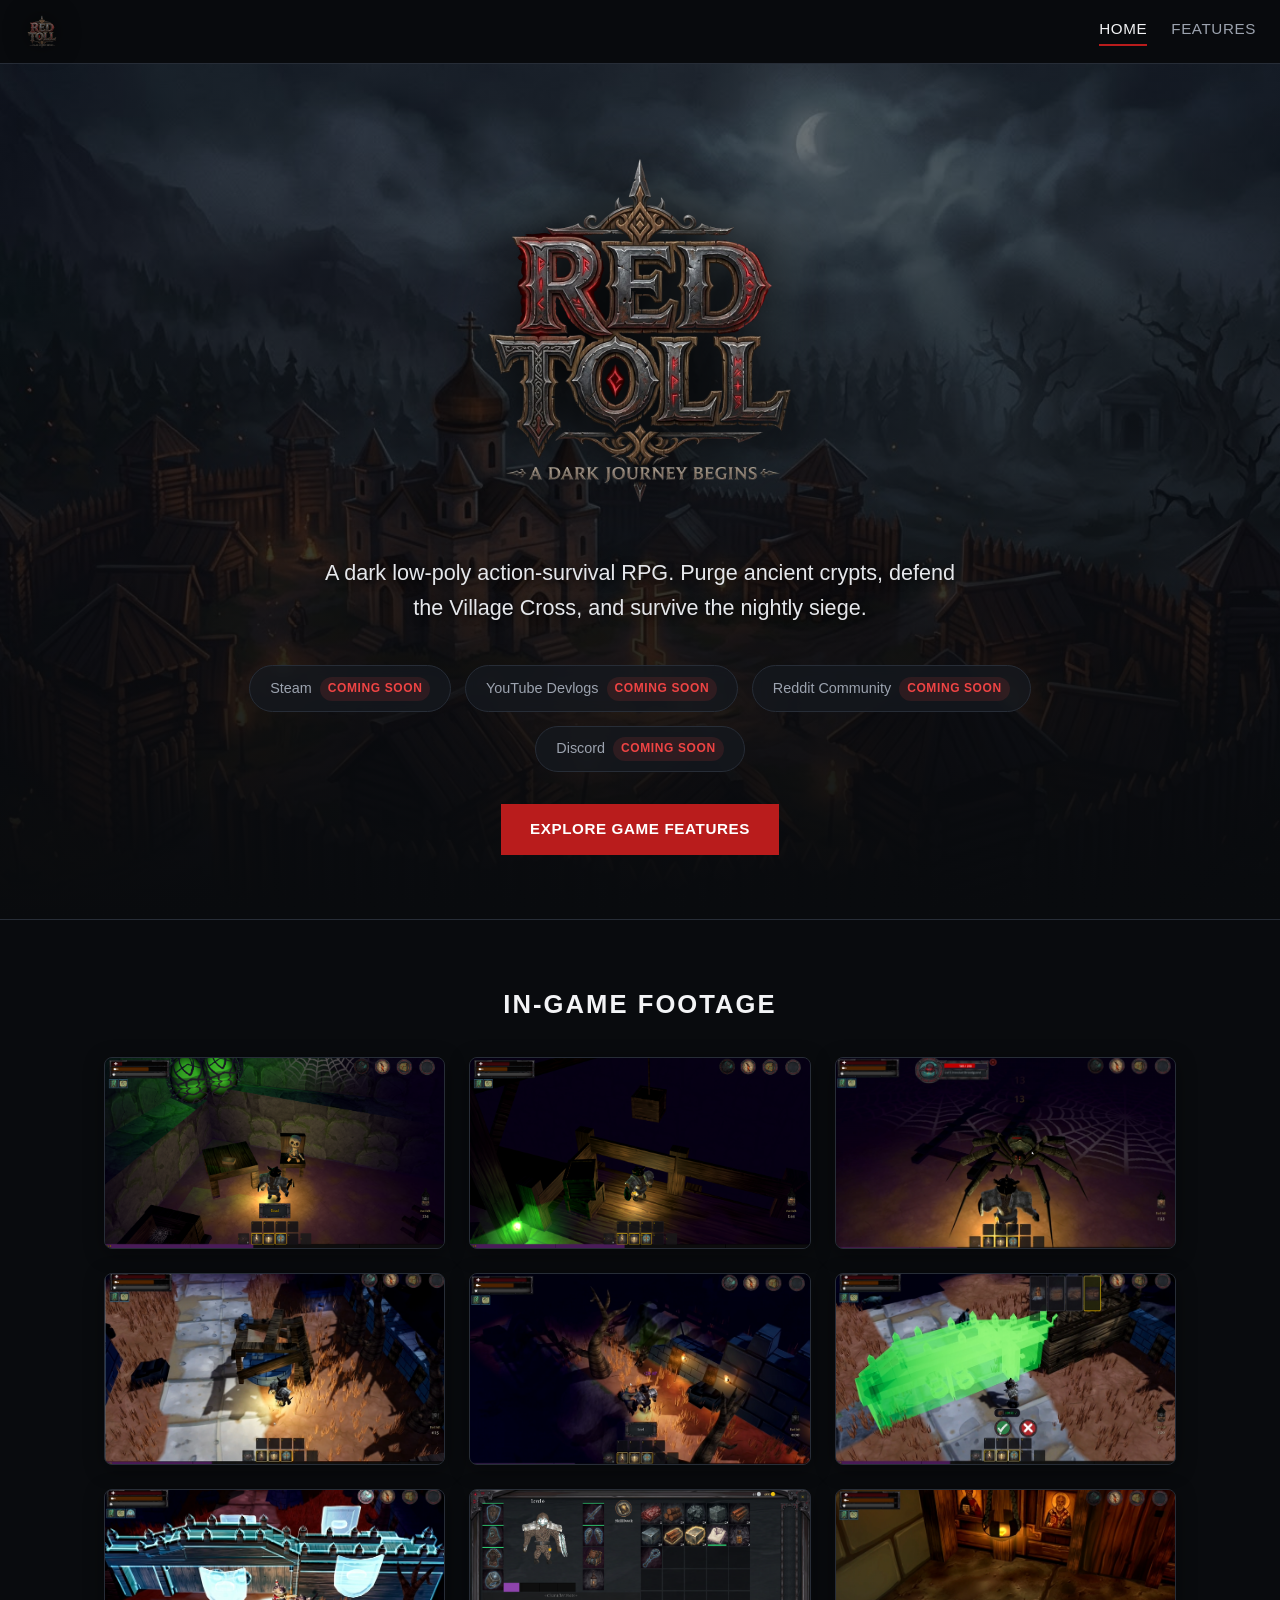
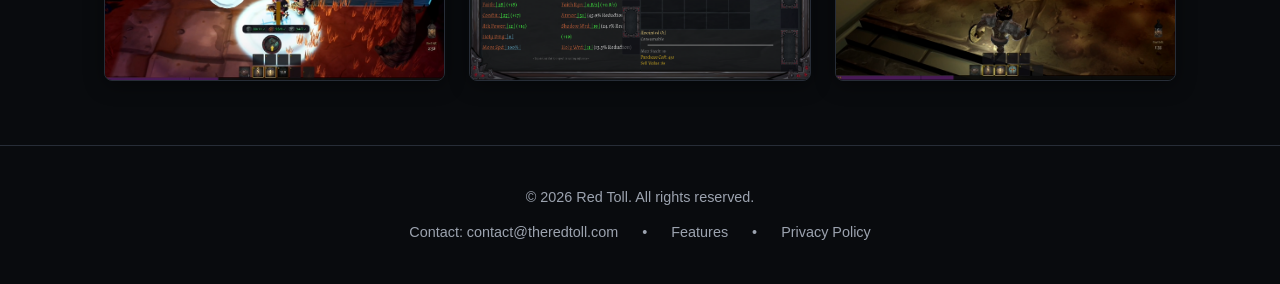
==== commit ce499ebb: "Fix skill lightbox broken images and open click race. Point galleries at the same on-page assets, ig" ====
--- a/index.html
+++ b/index.html
@@ -101,6 +101,6 @@
     </div>
   </footer>
 
-  <script src="site.js"></script>
+  <script src="site.js?v=3"></script>
 </body>
 </html>
--- a/styles.css
+++ b/styles.css
@@ -324,6 +324,75 @@
   display: block;
 }
 
+.feature-media-skill {
+  cursor: zoom-in;
+}
+
+.feature-media-skill img {
+  object-fit: contain;
+  background: #0a0c10;
+  transform: none;
+  transition: none;
+  filter: none;
+  image-rendering: auto;
+}
+
+.feature-media-skill:hover img,
+.feature-media-skill:focus-within img {
+  transform: none;
+  filter: none;
+}
+
+.skill-path-block {
+  border-bottom: 1px solid var(--border-color);
+  padding-bottom: 2.5rem;
+}
+
+.skill-path-block .feature-row {
+  border-bottom: none;
+  padding-bottom: 1.75rem;
+}
+
+.skill-show {
+  margin: 0;
+  display: grid;
+  grid-template-columns: 1.05fr 0.95fr;
+  gap: 2.5rem;
+  align-items: center;
+}
+
+.skill-show-reverse .skill-show-media {
+  order: 2;
+}
+
+.skill-show-reverse figcaption {
+  order: 1;
+  justify-self: end;
+  text-align: right;
+}
+
+.skill-show-media {
+  aspect-ratio: 16 / 9;
+}
+
+.skill-show-media img {
+  object-fit: cover;
+}
+
+.skill-show figcaption {
+  max-width: 28rem;
+}
+
+.skill-show figcaption .feature-kicker {
+  display: block;
+}
+
+.skill-show figcaption p {
+  color: var(--text-muted);
+  font-size: 1rem;
+  margin: 0;
+}
+
 .feature-kicker {
   font-size: 0.75rem;
   text-transform: uppercase;
@@ -378,6 +447,34 @@
   height: 0.4rem;
   background: var(--accent-red);
   border-radius: 1px;
+}
+
+.skill-system-intro {
+  max-width: 640px;
+  margin: 0 auto;
+  padding: 3.5rem 0 1rem;
+  text-align: center;
+  border-bottom: 1px solid var(--border-color);
+}
+
+.skill-system-intro h2 {
+  font-size: 1.75rem;
+  letter-spacing: 0.03em;
+  margin-bottom: 0.75rem;
+}
+
+.skill-system-intro .feature-lead {
+  margin-bottom: 0.85rem;
+}
+
+.skill-system-intro p {
+  color: var(--text-muted);
+  margin-bottom: 1rem;
+}
+
+.skill-system-intro strong {
+  color: var(--text-main);
+  font-weight: 600;
 }
 
 .features-cta {
@@ -421,21 +518,27 @@
 }
 
 .lightbox-img-wrapper {
-  max-width: 88vw;
+  max-width: 92vw;
+  max-height: 88vh;
+  overflow: auto;
+  display: flex;
+  justify-content: center;
+  align-items: center;
+  padding: 0.5rem;
+}
+
+.lightbox-img-wrapper img {
+  display: block;
+  max-width: min(92vw, 1400px);
   max-height: 85vh;
-  display: flex;
-  justify-content: center;
-  align-items: center;
-}
-
-.lightbox-img-wrapper img {
-  max-width: 100%;
-  max-height: 85vh;
+  width: auto;
+  height: auto;
   border-radius: 8px;
   box-shadow: 0 10px 40px rgba(0, 0, 0, 0.9);
   border: 1px solid var(--border-color);
   object-fit: contain;
   user-select: none;
+  background: #0a0c10;
 }
 
 .lightbox-btn {
@@ -581,6 +684,26 @@
     order: unset;
   }
 
+  .skill-system-intro {
+    padding: 2.5rem 0 0.75rem;
+  }
+
+  .skill-path-block {
+    padding-bottom: 2rem;
+  }
+
+  .skill-show {
+    grid-template-columns: 1fr;
+    gap: 1rem;
+  }
+
+  .skill-show-reverse .skill-show-media,
+  .skill-show-reverse figcaption {
+    order: unset;
+    justify-self: stretch;
+    text-align: left;
+  }
+
   .lightbox-prev {
     left: 12px;
   }
